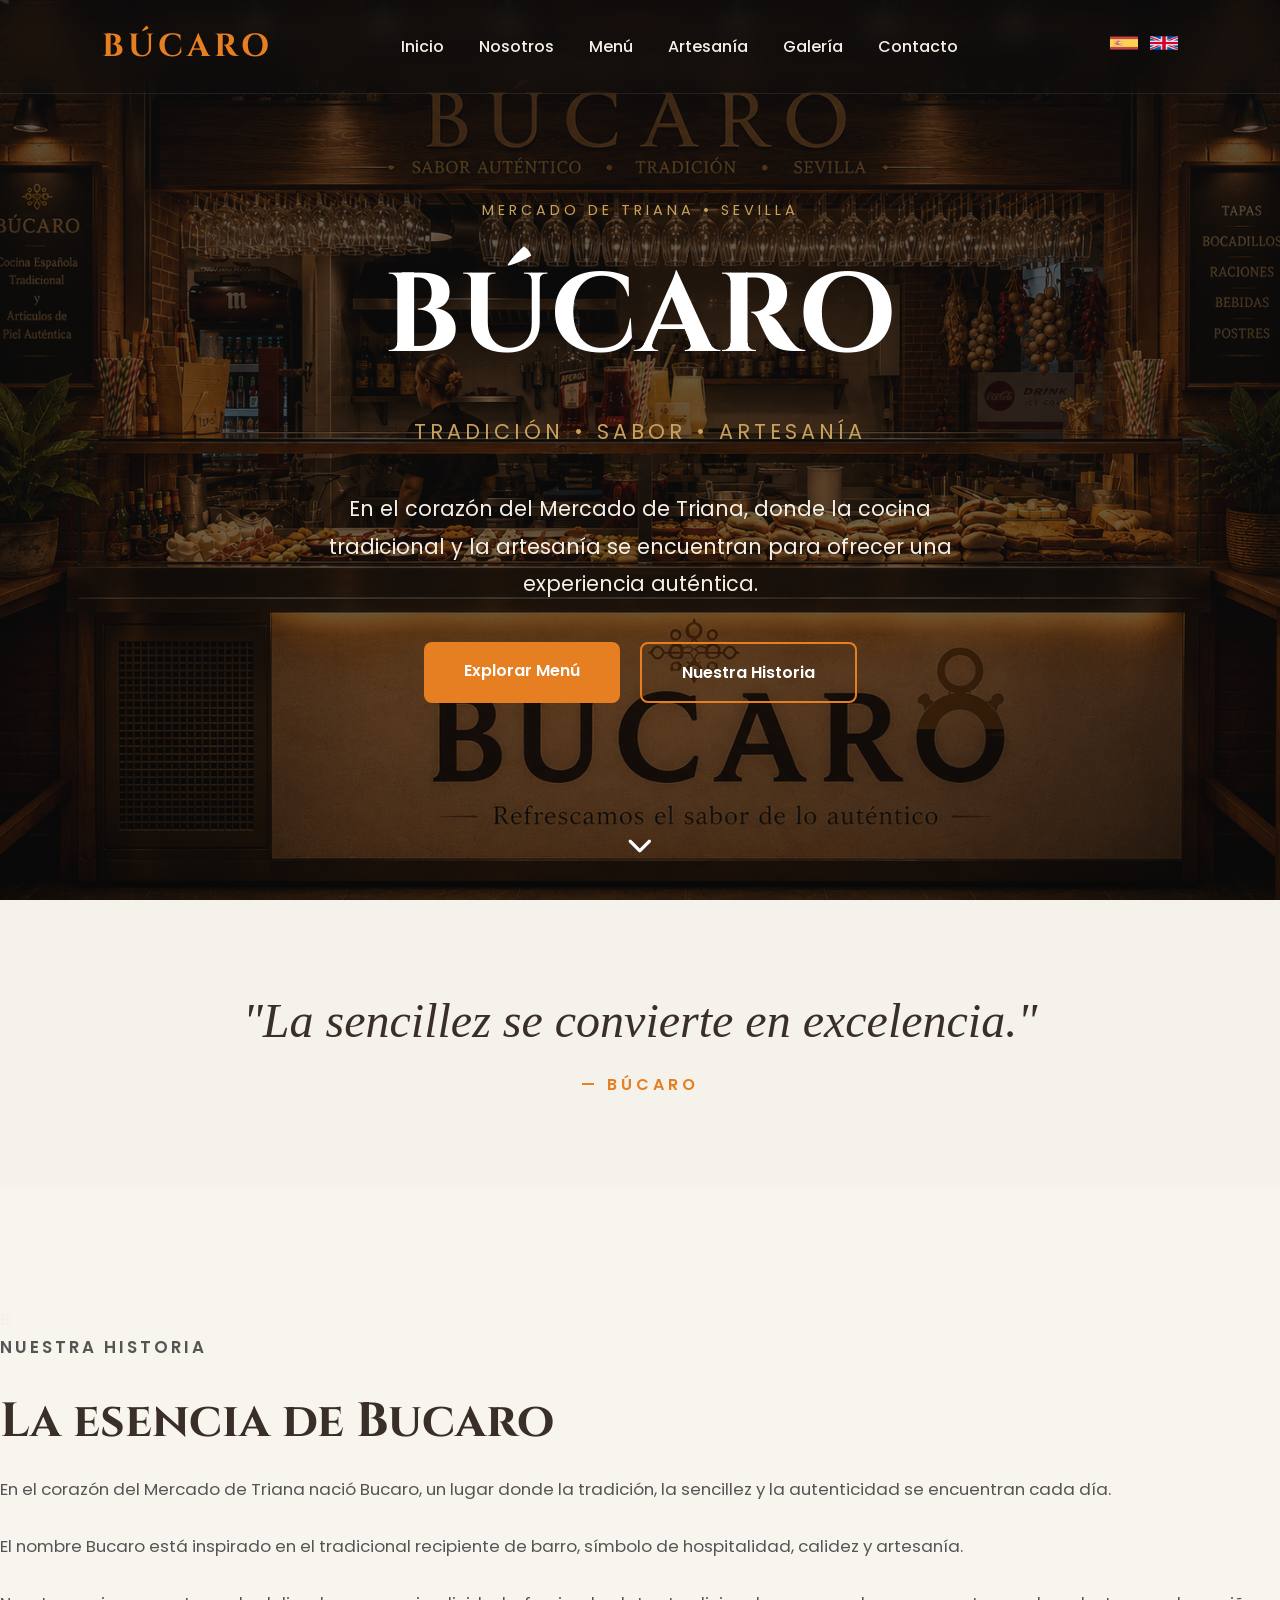
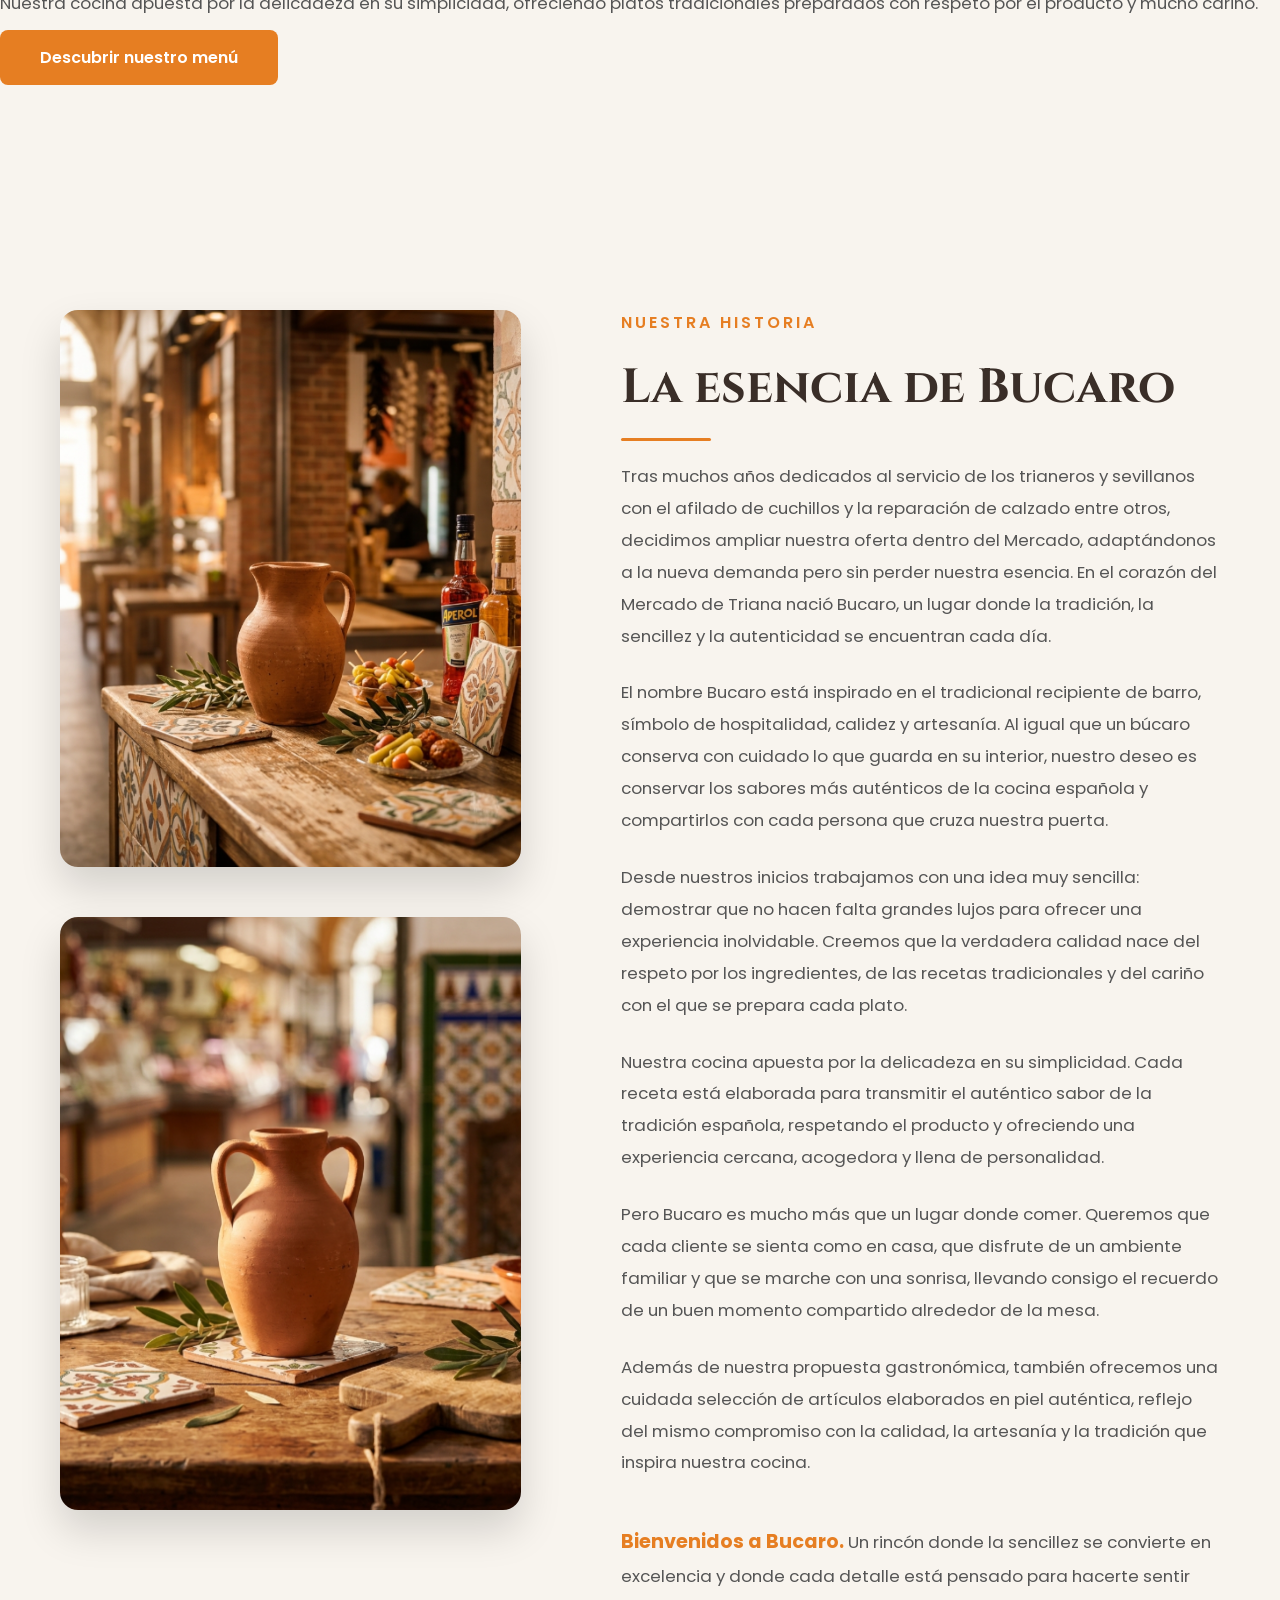
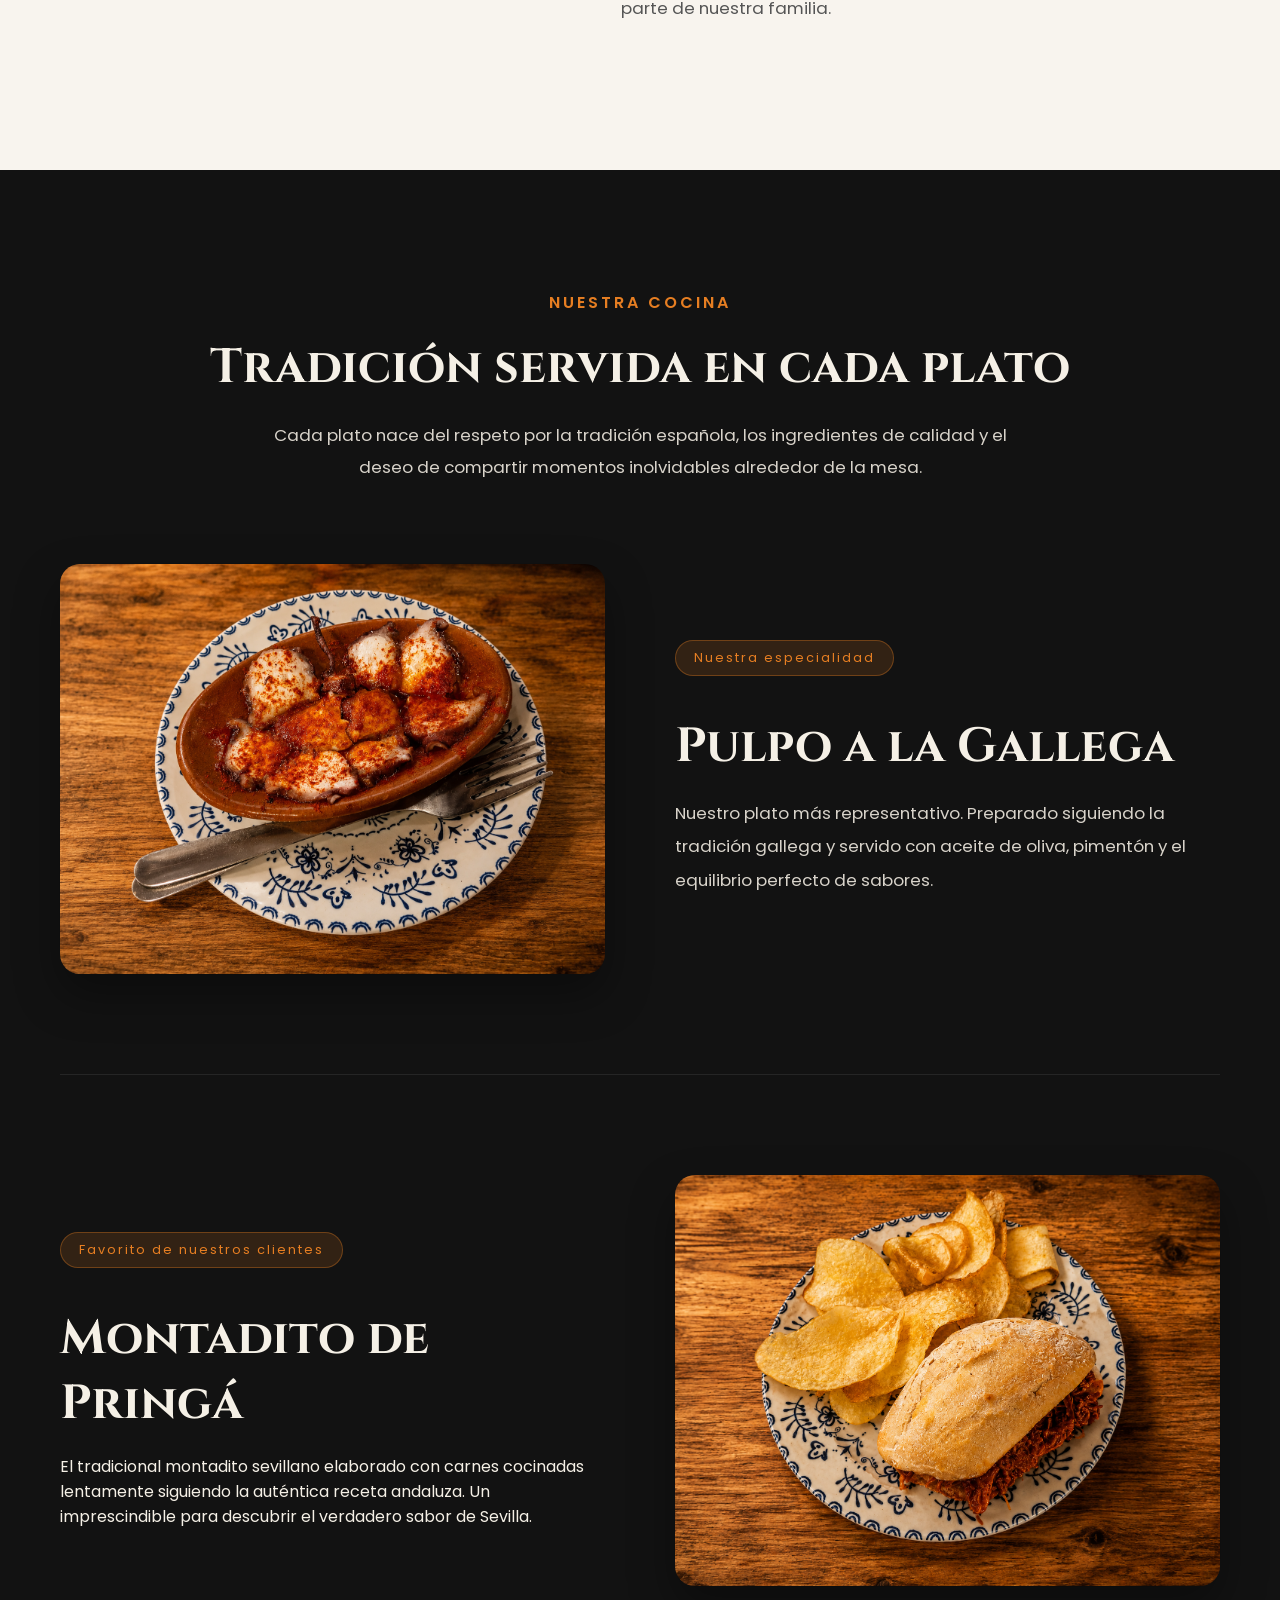
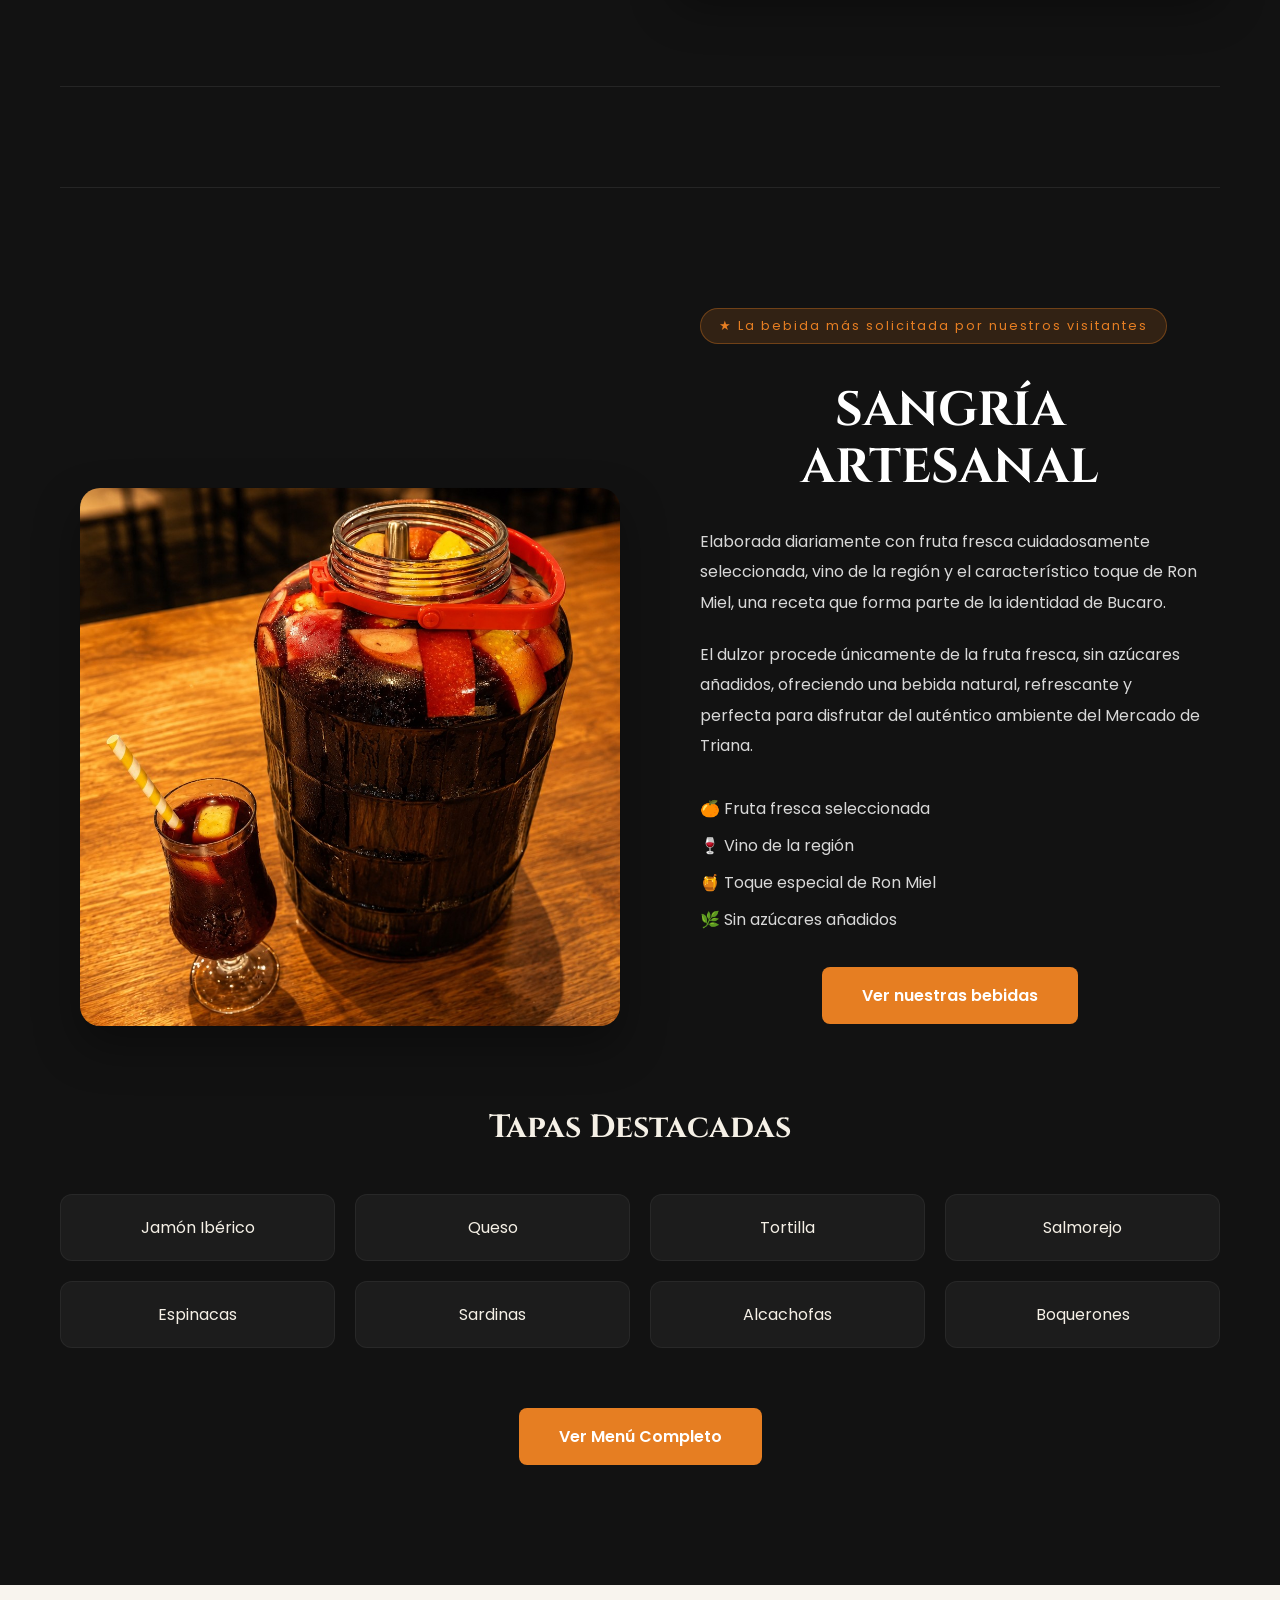
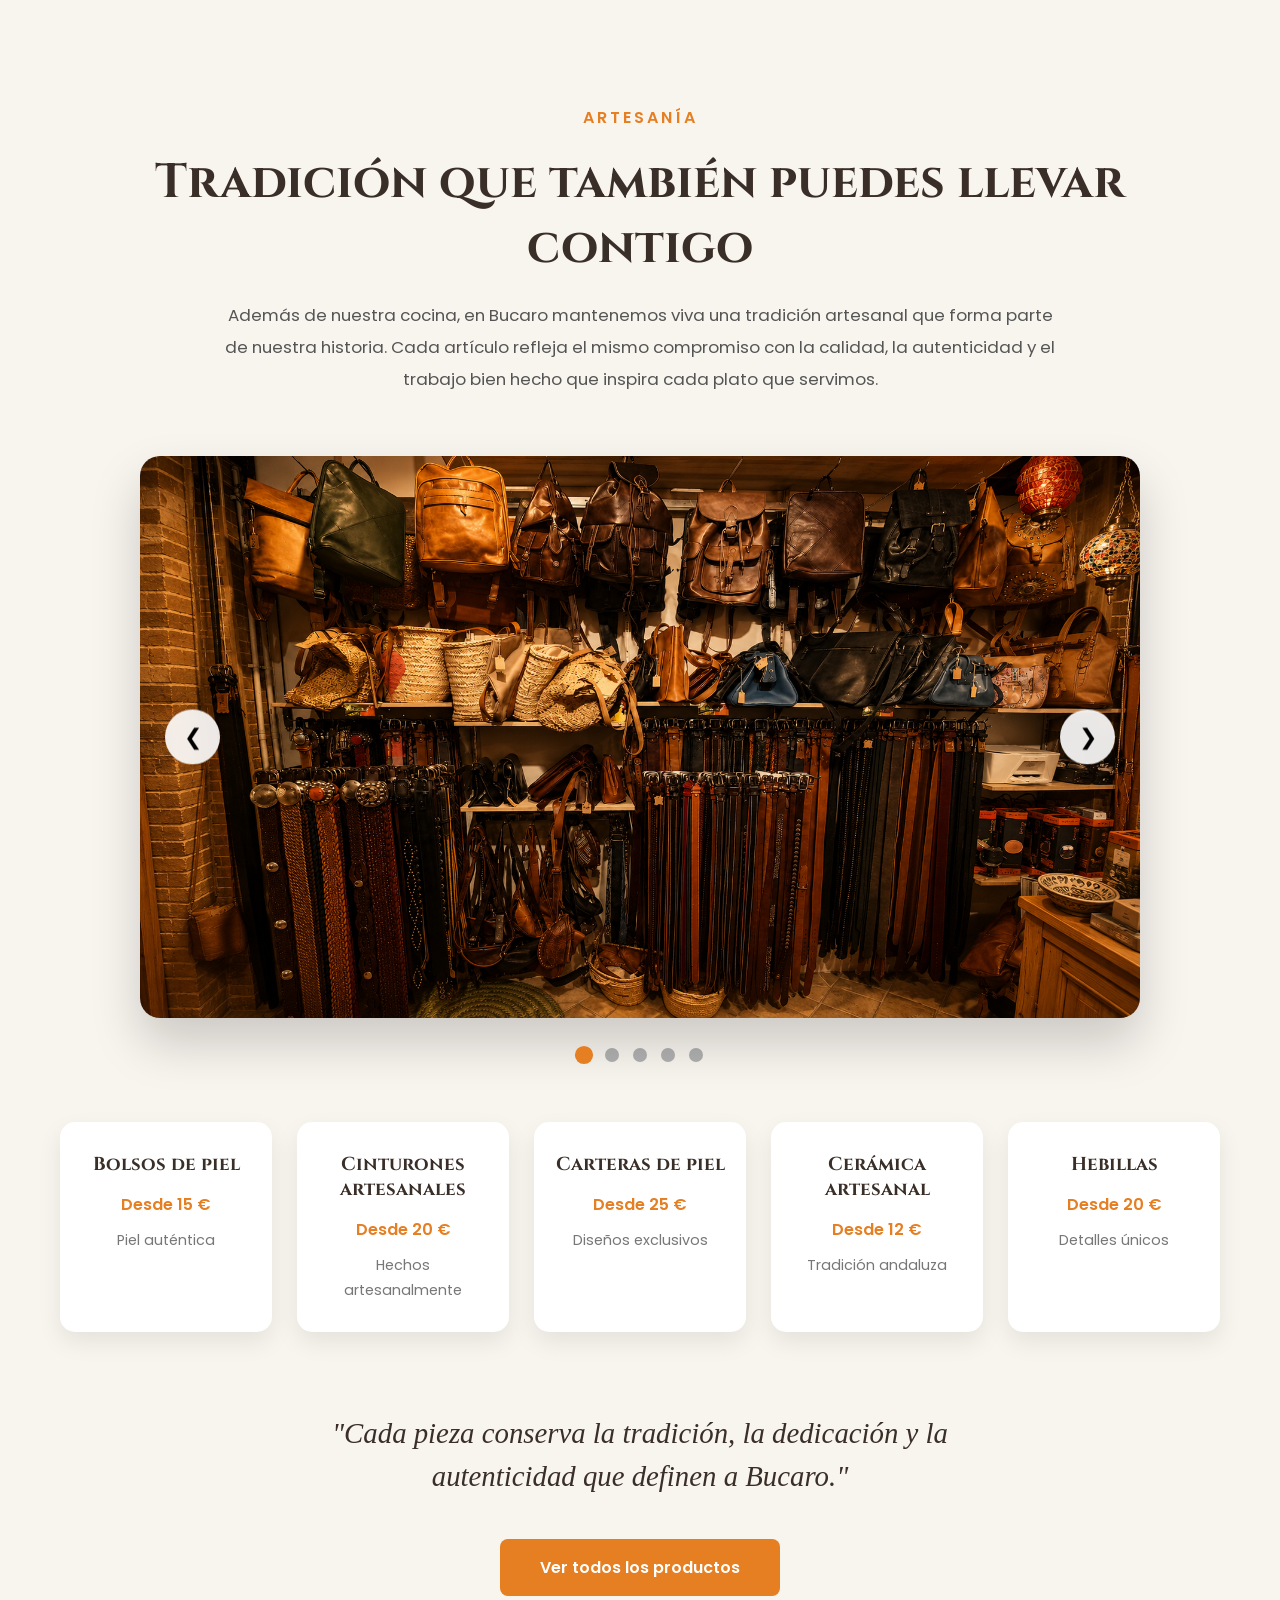
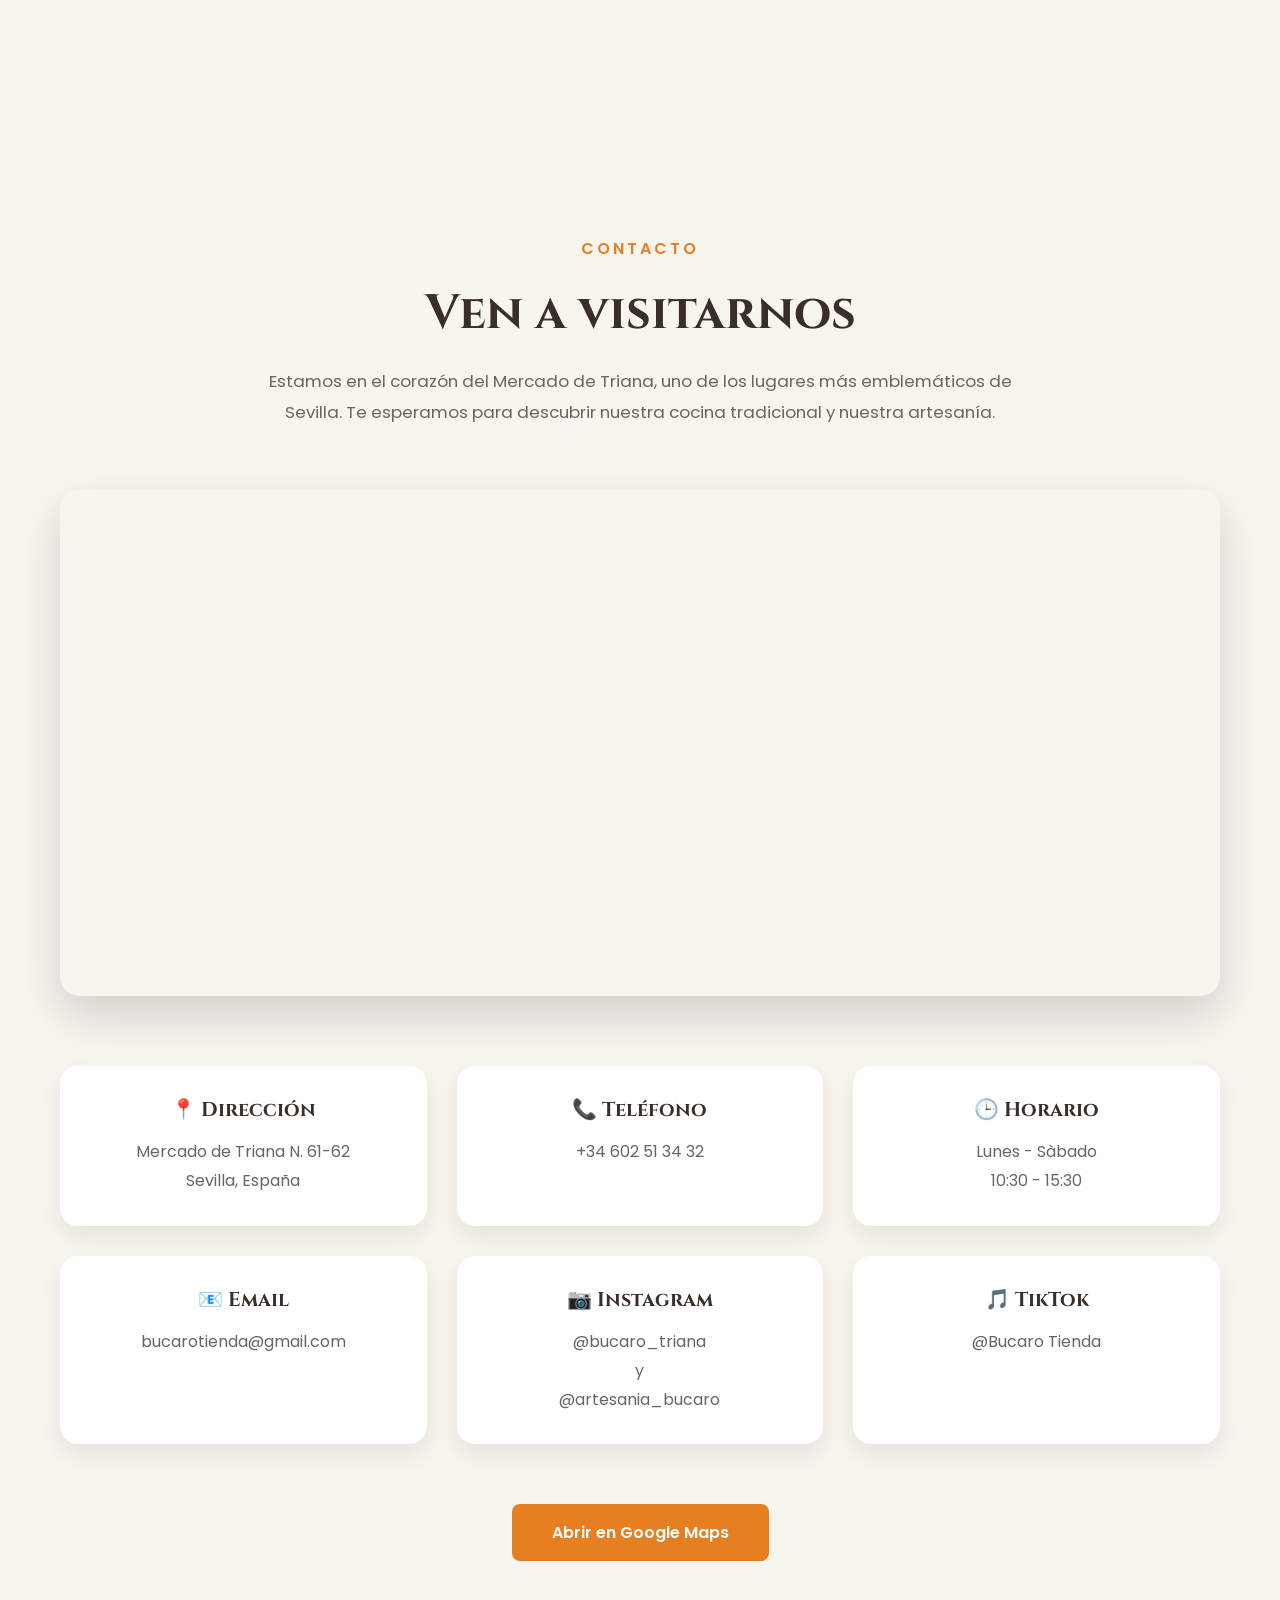
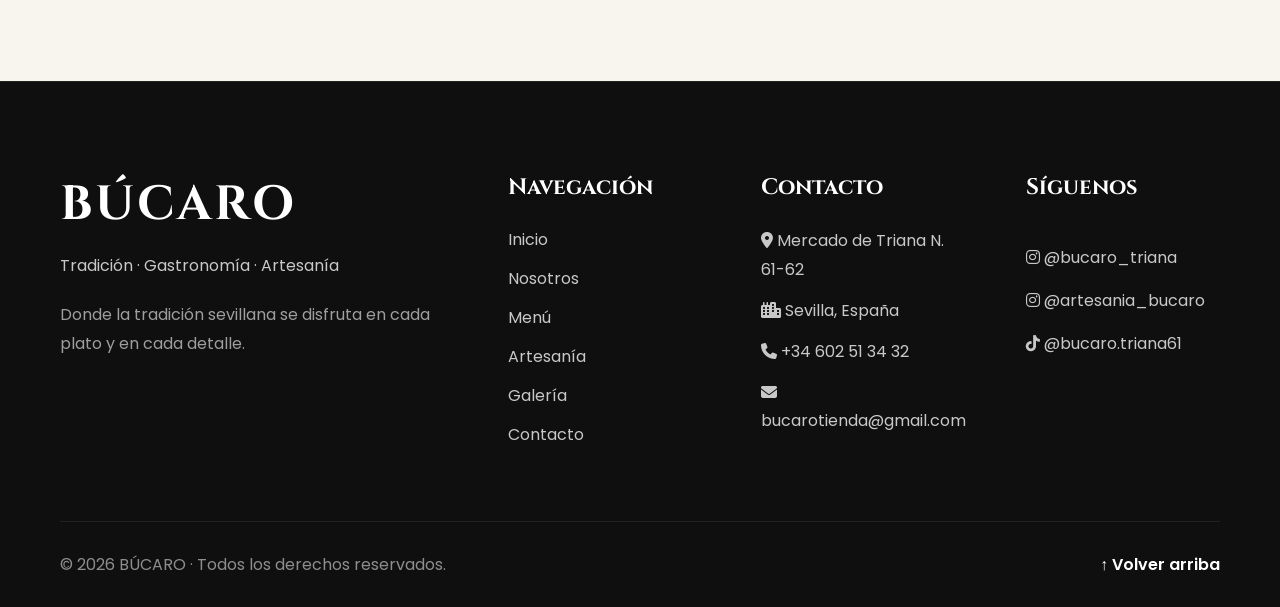
==== index.html @ f7acb40b "Prima versione Bucaro" ====
<!DOCTYPE html>
<html lang="es">
	<head>
		<meta charset="UTF-8">
		<meta name="viewport" content="width=device-width, initial-scale=1.0">
		<title>Bucaro | Mercado de Triana</title>
		<meta name="description" content="Bucaro - Cocina española tradicional y artículos de piel auténtica en el Mercado de Triana, Sevilla.">
		<!-- Google Fonts -->
		<link rel="preconnect" href="https://fonts.googleapis.com">
		<link rel="preconnect" href="https://fonts.gstatic.com" crossorigin>
		<link href="https://fonts.googleapis.com/css2?family=Cinzel:wght@500;600;700&family=Poppins:wght@300;400;500;600&display=swap" rel="stylesheet">
		<!-- Font Awesome -->
		<link rel="stylesheet" href="https://cdnjs.cloudflare.com/ajax/libs/font-awesome/6.7.2/css/all.min.css">
		<!-- CSS -->
		<link rel="stylesheet" href="assets/css/style.css">
		<link rel="stylesheet" href="assets/css/responsive.css">
		<link rel="icon" type="image/png" href="assets/images/favicon.png">
	</head>
	<body>
		<!-- Qui costruiremo il sito -->
		<header>

		    <nav class="navbar">
			
		        <div class="logo">
				
		            BÚCARO
				
		        </div>
			
		        <div class="menu-toggle">
				
		            <i class="fa-solid fa-bars"></i>
				
		        </div>
			
		        <ul class="nav-links">
				
		            <li><a href="#home">Inicio</a></li>
				
		            <li><a href="#about">Nosotros</a></li>
				
		            <li><a href="#menu">Menú</a></li>
				
		            <li><a href="#leather">Artesanía</a></li>
				
		            <li><a href="galeria.html">Galería</a></li>
				
		            <li><a href="#contacto">Contacto</a></li>
				
		        </ul>

				<div class="language-switch">

				    <a href="index.html">
				        <img src="assets/images/flags/es.png" alt="Español">
				    </a>
				
				    <a href="index-en.html">
				        <img src="assets/images/flags/en.png" alt="English">
				    </a>
				
				</div>
			
		    </nav>
		
		</header>
<!-- ==========================
     HERO SECTION
=========================== -->
		<section id="home" class="hero">
			<div class="overlay"></div>
			<div class="hero-content">
				<span class="location"> Mercado de Triana • Sevilla </span>
				<h1>BÚCARO</h1>
				<p class="hero-subtitle"> Tradición • Sabor • Artesanía </p>
				<p class="hero-description"> En el corazón del Mercado de Triana, donde la cocina tradicional y la artesanía se encuentran para ofrecer una experiencia auténtica. </p>
				<div class="hero-buttons">
					<a href="#menu" class="btn-primary"> Explorar Menú </a>
					<a href="#about" class="btn-secondary"> Nuestra Historia </a>
				</div>
			</div>
			<div class="scroll-indicator">
				<a href="#about">
					<i class="fa-solid fa-chevron-down"></i>
				</a>
			</div>
		</section>
<!-- ==========================
     QUOTE
=========================== -->
		<section class="quote">
			<div class="quote-container">
				<p class="quote-text"> "La sencillez se convierte en excelencia." </p>
				<span class="quote-author"> — BÚCARO </span>
			</div>
		</section>
<!-- ==========================
     LA ESENCIA DE BUCARO
=========================== -->
		<section id="about" class="about">
			<div class="about-grid">
				<!-- Colonna sinistra -->
				<div class="about-letter">
					<span>B</span>
				</div>
				<!-- Colonna destra -->
				<div class="abo		ut-content">
					<p class="section-subtitle"> Nuestra Historia </p>
					<h2> La esencia de Bucaro </h2>
					<p> En el corazón del Mercado de Triana nació Bucaro, un lugar donde la tradición, la sencillez y la autenticidad se encuentran cada día. </p>
					<p> El nombre Bucaro está inspirado en el tradicional recipiente de barro, símbolo de hospitalidad, calidez y artesanía. </p>
					<p> Nuestra cocina apuesta por la delicadeza en su simplicidad, ofreciendo platos tradicionales preparados con respeto por el producto y mucho cariño. </p>
					<a href="#menu" class="btn-primary"> Descubrir nuestro menú </a>
				</div>
			</div>
		</section>
<!-- ==========================
     NUESTRA HISTORIA
=========================== -->
		<section id="about" class="about">
			<div class="container">
				<div class="about-image">
					<img src="assets/images/bucaro.jpg" alt="Búcaro de barro">
					<img src="assets/images/bucaro2.jpg" alt="Interior de Bucaro" class="about-secondary-image">
				</div>
				<div class="about-content">
					<span class="section-subtitle"> Nuestra Historia </span>
					<h2> La esencia de Bucaro </h2>
					<p> Tras muchos años dedicados al servicio de los trianeros y sevillanos con el afilado de cuchillos y la reparación de calzado entre otros, decidimos ampliar nuestra oferta dentro del Mercado, adaptándonos a la nueva demanda pero sin perder nuestra esencia. En el corazón del Mercado de Triana nació Bucaro, un lugar donde la tradición, la sencillez y la autenticidad se encuentran cada día. </p>
					<p> El nombre Bucaro está inspirado en el tradicional recipiente de barro, símbolo de hospitalidad, calidez y artesanía. Al igual que un búcaro conserva con cuidado lo que guarda en su interior, nuestro deseo es conservar los sabores más auténticos de la cocina española y compartirlos con cada persona que cruza nuestra puerta. </p>
					<p> Desde nuestros inicios trabajamos con una idea muy sencilla: demostrar que no hacen falta grandes lujos para ofrecer una experiencia inolvidable. Creemos que la verdadera calidad nace del respeto por los ingredientes, de las recetas tradicionales y del cariño con el que se prepara cada plato. </p>
					<p> Nuestra cocina apuesta por la delicadeza en su simplicidad. Cada receta está elaborada para transmitir el auténtico sabor de la tradición española, respetando el producto y ofreciendo una experiencia cercana, acogedora y llena de personalidad. </p>
					<p> Pero Bucaro es mucho más que un lugar donde comer. Queremos que cada cliente se sienta como en casa, que disfrute de un ambiente familiar y que se marche con una sonrisa, llevando consigo el recuerdo de un buen momento compartido alrededor de la mesa. </p>
					<p> Además de nuestra propuesta gastronómica, también ofrecemos una cuidada selección de artículos elaborados en piel auténtica, reflejo del mismo compromiso con la calidad, la artesanía y la tradición que inspira nuestra cocina. </p>
					<p>
						<strong>Bienvenidos a Bucaro.</strong> Un rincón donde la sencillez se convierte en excelencia y donde cada detalle está pensado para hacerte sentir parte de nuestra familia.
					</p>
				</div>
			</div>
		</section>
<!-- ==========================
     NUESTRA COCINA
=========================== -->
		<section id="menu" class="menu">
			<div class="container">
				<span class="section-subtitle"> Nuestra Cocina </span>
				<h2> Tradición servida en cada plato </h2>
				<p class="menu-intro"> Cada plato nace del respeto por la tradición española, los ingredientes de calidad y el deseo de compartir momentos inolvidables alrededor de la mesa. </p>
<!-- ==========================
     ESPECIALIDAD
=========================== -->
				<div class="menu-special">
					<div class="menu-image">
						<img src="assets/images/pulpo.jpg" alt="Pulpo a la Gallega">
					</div>
					<div class="menu-content">
						<span class="menu-label"> Nuestra especialidad </span>
						<h3> Pulpo a la Gallega </h3>
						<p> Nuestro plato más representativo. Preparado siguiendo la tradición gallega y servido con aceite de oliva, pimentón y el equilibrio perfecto de sabores. </p>
					</div>
				</div>
<!-- ==========================
     FAVORITO
=========================== -->
				<div class="menu-favorite">
					<div class="favorite-content">
						<span class="menu-label"> Favorito de nuestros clientes </span>
						<h3> Montadito de Pringá </h3>
						<p> El tradicional montadito sevillano elaborado con carnes cocinadas lentamente siguiendo la auténtica receta andaluza. Un imprescindible para descubrir el verdadero sabor de Sevilla. </p>
					</div>
					<div class="favorite-image">
						<img src="assets/images/pringa.jpg" alt="Montadito de Pringá">
					</div>
				</div>
<!-- ==========================
     SANGRÍA
=========================== -->
				<section id="sangria" class="sangria">
					<div class="container">
						<div class="sangria-image">
							<img src="assets/images/sangria.jpg" alt="Sangría artesanal de Bucaro">
						</div>
						<div class="sangria-content">
							<div class="sangria-badge"> ★ La bebida más solicitada por nuestros visitantes </div>
							<h2> Sangría Artesanal </h2>
							<p> Elaborada diariamente con fruta fresca cuidadosamente seleccionada, vino de la región y el característico toque de Ron Miel, una receta que forma parte de la identidad de Bucaro. </p>
							<p> El dulzor procede únicamente de la fruta fresca, sin azúcares añadidos, ofreciendo una bebida natural, refrescante y perfecta para disfrutar del auténtico ambiente del Mercado de Triana. </p>
							<ul class="sangria-list">
								<li>🍊 Fruta fresca seleccionada</li>
								<li>🍷 Vino de la región</li>
								<li>🍯 Toque especial de Ron Miel</li>
								<li>🌿 Sin azúcares añadidos</li>
							</ul>
							<a href="menu.html#bebidas" class="btn-primary"> Ver nuestras bebidas </a>
						</div>
					</div>
				</section>
<!-- ==========================
     TAPAS
=========================== -->
				<div class="menu-list">
					<h3> Tapas Destacadas </h3>
					<div class="menu-grid">
						<div>Jamón Ibérico</div>
						<div>Queso</div>
						<div>Tortilla</div>
						<div>Salmorejo</div>
						<div>Espinacas</div>
						<div>Sardinas</div>
						<div>Alcachofas</div>
						<div>Boquerones</div>
					</div>
				</div>
				<a href="menu.html" class="btn-primary"> Ver Menú Completo </a>
			</div>
		</section>
<!-- ==========================
     ARTESANÍA
=========================== -->
		<section id="leather" class="artesania">
			<div class="container">
				<span class="section-subtitle"> Artesanía </span>
				<h2> Tradición que también puedes llevar contigo </h2>
				<p class="artesania-intro"> Además de nuestra cocina, en Bucaro mantenemos viva una tradición artesanal que forma parte de nuestra historia. Cada artículo refleja el mismo compromiso con la calidad, la autenticidad y el trabajo bien hecho que inspira cada plato que servimos. </p>
				<!-- Slider -->
				<div class="artesania-slider">
					<button class="slider-btn prev"> &#10094; </button>
					<div class="slider-container">
						<img src="assets/images/artesania1.jpg" class="slide active" alt="Artesanía Bucaro">
						<img src="assets/images/artesania2.jpg" class="slide" alt="Artesanía Bucaro">
						<img src="assets/images/artesania3.jpg" class="slide" alt="Artesanía Bucaro">
						<img src="assets/images/artesania4.jpg" class="slide" alt="Artesanía Bucaro">
						<img src="assets/images/artesania5.jpg" class="slide" alt="Artesanía Bucaro">
					</div>
					<button class="slider-btn next"> &#10095; </button>
				</div>
				<div class="slider-dots">
					<span class="dot active"></span>
					<span class="dot"></span>
					<span class="dot"></span>
					<span class="dot"></span>
					<span class="dot"></span>
				</div>
				<div class="artesania-grid">
					<div class="artesania-card">
						<h3>Bolsos de piel</h3>
						<p>Desde 15 €</p>
						<span>Piel auténtica</span>
					</div>
					<div class="artesania-card">
						<h3>Cinturones artesanales</h3>
						<p>Desde 20 €</p>
						<span>Hechos artesanalmente</span>
					</div>
					<div class="artesania-card">
						<h3>Carteras de piel</h3>
						<p>Desde 25 €</p>
						<span>Diseños exclusivos</span>
					</div>
					<div class="artesania-card">
						<h3>Cerámica artesanal</h3>
						<p>Desde 12 €</p>
						<span>Tradición andaluza</span>
					</div>
					<div class="artesania-card">
						<h3>Hebillas</h3>
						<p>Desde 20 €</p>
						<span>Detalles únicos</span>
					</div>
				</div>
				<blockquote class="artesania-quote"> "Cada pieza conserva la tradición, la dedicación y la autenticidad que definen a Bucaro." </blockquote>
				<div class="artesania-button">
					<a href="artesania.html" class="btn-primary"> Ver todos los productos </a>
				</div>
			</div>
		</section>
<!-- ==========================
     CONTACTO
=========================== -->
		<section id="contacto" class="contacto">
			<div class="container">
				<span class="section-subtitle"> Contacto </span>
				<h2> Ven a visitarnos </h2>
				<p class="contacto-intro"> Estamos en el corazón del Mercado de Triana, uno de los lugares más emblemáticos de Sevilla. Te esperamos para descubrir nuestra cocina tradicional y nuestra artesanía. </p>
				<!-- Google Maps -->
				<div class="contacto-map">
					<iframe src="https://www.google.com/maps/embed?pb=!1m18!1m12!1m3!1d198.1350122415724!2d-6.003911979496497!3d37.38604363779095!2m3!1f0!2f0!3f0!3m2!1i1024!2i768!4f13.1!3m3!1m2!1s0xd126de66d4d0a61%3A0x755d2cae1f2471b4!2sB%C3%BAcaro%20-%20Tapas%20e%20ibericos!5e0!3m2!1sen!2ses!4v1783671171040!5m2!1sen!2ses" loading="lazy" allowfullscreen referrerpolicy="strict-origin-when-cross-origin"></iframe>
				</div>
				<!-- Informazioni -->
				<div class="contacto-info">
					<div class="info-box">
						<h3>📍 Dirección</h3>
						<p> Mercado de Triana N. 61-62 <br> Sevilla, España </p>
					</div>
					<div class="info-box">
						<h3>📞 Teléfono</h3>
						<p> +34 602 51 34 32 </p>
					</div>
					<div class="info-box">
						<h3>🕒 Horario</h3>
						<p> Lunes - Sàbado <br> 10:30 - 15:30 </p>
					</div>
					<div class="info-box">
						<h3>📧 Email</h3>
						<p> bucarotienda@gmail.com </p>
					</div>
					<div class="info-box">
						<h3>📷 Instagram</h3>
						<p> @bucaro_triana <br> y <br> @artesania_bucaro </p>
					</div>
					<div class="info-box">
						<h3>🎵 TikTok</h3>
						<p> @Bucaro Tienda </p>
					</div>
				</div>
				<div class="contacto-button">
					<a href="https://maps.google.com/?q=B%C3%BAcaro%20-%20Tapas%20e%20ibericos" target="_blank" class="btn-primary"> Abrir en Google Maps </a>
				</div>
			</div>
		</section>
<!-- ==========================
     FOOTER
=========================== -->
		<footer class="footer">
			<div class="container">
				<div class="footer-grid">
					<!-- Logo -->
					<div class="footer-column">
						<h2>BÚCARO</h2>
						<p> Tradición · Gastronomía · Artesanía </p>
						<span> Donde la tradición sevillana se disfruta en cada plato y en cada detalle. </span>
					</div>
					<!-- Navegación -->
					<div class="footer-column">
						<h3>Navegación</h3>
						<ul>
							<li>
								<a href="#home">Inicio</a>
							</li>
							<li>
								<a href="#about">Nosotros</a>
							</li>
							<li>
								<a href="menu.html">Menú</a>
							</li>
							<li>
								<a href="artesania.html">Artesanía</a>
							</li>
							<li>
								<a href="galeria.html">Galería</a>
							</li>
							<li>
								<a href="#contacto">Contacto</a>
							</li>
						</ul>
					</div>
					<!-- Contacto -->
					<div class="footer-column">
						<h3>Contacto</h3>
						<p>
							<i class="fa-solid fa-location-dot"></i> Mercado de Triana N. 61-62
						</p>
						<p>
							<i class="fa-solid fa-city"></i> Sevilla, España
						</p>
						<p>
							<i class="fa-solid fa-phone"></i> +34 602 51 34 32
						</p>
						<p>
							<i class="fa-solid fa-envelope"></i> bucarotienda@gmail.com
						</p>
					</div>
					<!-- Redes -->
					<div class="footer-column">
						<h3>Síguenos</h3>
						<a href="https://www.instagram.com/bucaro_triana" target="_blank">
							<i class="fa-brands fa-instagram"></i> @bucaro_triana </a>
						<a href="https://www.instagram.com/artesania_bucaro" target="_blank">
							<i class="fa-brands fa-instagram"></i> @artesania_bucaro </a>
						<a href="https://www.tiktok.com/@bucaro.triana61" target="_blank">
							<i class="fa-brands fa-tiktok"></i> @bucaro.triana61 </a>
					</div>
				</div>
				<div class="footer-bottom">
					<p> © 2026 BÚCARO · Todos los derechos reservados. </p>
					<a href="#home" class="back-top"> ↑ Volver arriba </a>
				</div>
			</div>
		</footer>
		<script src="assets/js/script.js"></script>
	</body>
</html>
---- assets/css/style.css ----
/* ===========================
   RESET
=========================== */

*{
    margin:0;
    padding:0;
    box-sizing:border-box;
}

html{
    scroll-behavior:smooth;
}

body{

    font-family:'Poppins',sans-serif;

    background:#121212;

    color:#F5F0E6;

    overflow-x:hidden;
}

/* ===========================
   COLORI
=========================== */

:root{

    --brown:#6F4E37;

    --orange:#E67E22;

    --black:#121212;

    --cream:#F5F0E6;

    --gold:#C8A15A;

}

/* ===========================
   TITOLI
=========================== */

h1,h2,h3,h4{

    font-family:'Cinzel',serif;

}

/* ===========================
   NAVBAR
=========================== */

.navbar{

    position:fixed;

    top:0;

    left:0;

    width:100%;

    padding:25px 8%;

    display:flex;

    justify-content:space-between;

    align-items:center;

    background:rgba(18,18,18,.30);

    backdrop-filter:blur(15px);

    -webkit-backdrop-filter:blur(15px);

    border-bottom:1px solid rgba(255,255,255,.08);

    transition:.4s;

    backdrop-filter:blur(12px);

    z-index:1000;

}

.logo{

    font-family:'Cinzel',serif;

    font-size:2rem;

    color:var(--orange);

    font-weight:700;

    letter-spacing:4px;

}

.nav-links{

    display:flex;

    list-style:none;

    gap:35px;

}

.nav-links a{

    color:var(--cream);

    text-decoration:none;

    font-weight:500;

    transition:.3s;

}

.nav-links a:hover{

    color:var(--orange);

}

/* ===========================
   HERO
=========================== */

.hero{
    position: relative;
    width: 100%;
    height: 100vh;

    background-image: url("../images/hero.jpg");
    background-size: cover;
    background-position: center;
    background-repeat: no-repeat;
    background-attachment: fixed;

    display: flex;
    justify-content: center;
    align-items: center;
    text-align: center;

    overflow: hidden;

    opacity: 0;
    transform: translateY(40px);
    animation: heroAppear 1.5s ease forwards;
    animation-delay: .4s;
}

.overlay{

    position:absolute;

    inset:0;

    background:linear-gradient(
        rgba(15,15,15,.70),
        rgba(15,15,15,.55)
    );

}

.hero-content{

    position:relative;

    z-index:2;

    color:white;

}

.location{

    color:var(--gold);

    letter-spacing:4px;

    text-transform:uppercase;

    font-size:.9rem;

}

.hero h1{

    font-size:clamp(4rem,9vw,7rem);

    margin:20px 0;

    color:white;

}

.hero-subtitle{

    font-size:1.4rem;

    color:var(--gold);

    letter-spacing:4px;

    text-transform:uppercase;

    margin-bottom:20px;

}

.hero-description{

    max-width:650px;

    margin:0 auto 40px;

    line-height:1.8;

    font-size:1.15rem;

    color:#F5F0E6;

}

.hero p{

    font-size:1.3rem;

    line-height:1.8;

    margin-bottom:40px;

    

}

.hero-buttons{

    display:flex;

    justify-content:center;

    gap:20px;

}

.btn-primary,

.btn-secondary{

    padding:16px 40px;

    text-decoration:none;

    border-radius:8px;

    font-weight:600;

    transition:.3s;

}

.btn-primary{

    background:var(--orange);

    color:white;

}

.btn-primary:hover{

   transform:translateY(-6px);

    box-shadow:0 15px 35px rgba(230,126,34,.45);
}

.btn-secondary{

    border:2px solid var(--orange);

    color:white;

}

.btn-secondary:hover{

    background:var(--orange);

    box-shadow:0 15px 35px rgba(230,126,34,.30);

    transform:translateY(-6px);

}

/*=========================
    ANIMAZIONI
=========================*/

@keyframes heroAppear{

    from{

        opacity:0;

        transform:translateY(50px);

    }

    to{

        opacity:1;

        transform:translateY(0);

    }

}

/*==========================
    SCROLL INDICATOR
==========================*/

.scroll-indicator{

    position:absolute;

    bottom:35px;

    left:50%;

    transform:translateX(-50%);

    z-index:5;

}

    @keyframes bounce{

    0%,20%,50%,80%,100%{

        transform:translateY(0);

    }

    40%{

        transform:translateY(12px);

    }

    60%{

        transform:translateY(6px);

    }

}

.scroll-indicator a{

    color:white;

    font-size:1.6rem;

    animation:bounce 2s infinite;

}

.navbar.scrolled{

    background:rgba(18,18,18,.90);

    box-shadow:0 5px 20px rgba(0,0,0,.35);

}

/*==========================
        QUOTE
==========================*/

.quote{

    background:#F5F1EB;

    padding:90px 20px;

}

.quote-container{

    max-width:900px;

    margin:auto;

    text-align:center;

}

.quote-text{

    font-size:3rem;

    font-family:'Cormorant Garamond', serif;

    font-style:italic;

    color:#3A2E28;

    line-height:1.3;

}

.quote-author{

    display:block;

    margin-top:20px;

    color:var(--orange);

    letter-spacing:4px;

    font-weight:600;

}

/*==========================
      ABOUT
==========================*/

.about{

    background:#F8F4EE;

    padding:120px 8%;

}

.container{

    max-width:1200px;

    margin:0 auto;

    padding:0 20px;

}

.about{

    background:#F8F4EE;

    padding:120px 0;

}

.about .container{

    display:flex;

    align-items:flex-start;

    gap:70px;

}

.about-image{

    flex:1;

    display:flex;

    flex-direction:column;

    gap:25px;

}

.about-image img{

    width:100%;

    border-radius:18px;

    display:block;

    box-shadow:0 20px 40px rgba(0,0,0,.15);

    transition:.4s;
}

.about-image img:hover{

    transform:translateY(-8px);

}   

.about-content{

    flex:1.3;
    padding-left:30px;

}

.about-content h2{

    color:#3A2E28;

    font-size:3rem;

    margin:15px 0 35px;

}

.about-content p{

    color:#555;

    font-size:1.05rem;

    line-height:2;

    margin-bottom:28px;

}

.about-content strong{

    color:var(--orange);

    font-size:1.2rem;

}

.section-subtitle{

    color:var(--orange);

    text-transform:uppercase;

    letter-spacing:3px;

    font-weight:600;

}

.about h2{

    color:#3A2E28;

    font-size:3rem;

    margin:20px 0;

}

.about-content h2::after{

    content:"";

    display:block;

    width:90px;

    height:3px;

    background:var(--orange);

    margin-top:18px;

    border-radius:50px;

}

.about p{

    color:#555;

    line-height:1.9;

    margin-bottom:25px;

    font-size:1.05rem;

}

.about-content p:last-child{

    margin-top:45px;

}

.about-secondary-image{

    width:100%;

    margin-top:25px;

    border-radius:18px;

    display:block;

    box-shadow:0 20px 40px rgba(0,0,0,.12);

}

/*==========================
        MENU
==========================*/

.menu{

    background:var(--black);

    padding:120px 0;

}

.menu .container{

    max-width:1200px;

    margin:0 auto;

    padding:0 20px;

}

.menu .section-subtitle{

    display:block;

    text-align:center;

    color:var(--orange);

    letter-spacing:3px;

    text-transform:uppercase;

    font-weight:600;

}

.menu h2{

    text-align:center;

    font-size:3rem;

    color:var(--cream);

    margin:20px 0;

}

.menu-intro{

    max-width:750px;

    margin:0 auto 80px;

    text-align:center;

    color:#D8D3CA;

    line-height:1.9;

    font-size:1.05rem;

}

.menu-special{

    display:flex;

    align-items:center;

    gap:70px;

    margin-bottom:100px;

    padding-bottom:100px;

    border-bottom:1px solid rgba(255,255,255,.08);

}

.menu-image{

    flex:1;

}

.menu-image img{

    width:100%;

    display:block;

    border-radius:20px;

    box-shadow:0 20px 45px rgba(0,0,0,.35);

    transition:.4s;

}

.menu-image img:hover{

    transform:translateY(-8px);

}

.menu-content{

    flex:1;

}

.menu-label{

    display:inline-block;

    padding:8px 18px;

    background:rgba(230,126,34,.15);

    border:1px solid rgba(230,126,34,.35);

    border-radius:40px;

    color:var(--orange);

    font-size:.8rem;

    letter-spacing:2px;

    margin-bottom:20px;

}

.menu-content h3,
.favorite-content h3{

    font-size:3rem;

    color:var(--cream);

    margin:18px 0;

}

.menu-content p{

    color:#D8D3CA;

    line-height:2;

    font-size:1.05rem;

}

.menu-favorite{

    display:flex;

    align-items:center;

    gap:70px;

    margin-bottom:100px;

    padding-bottom:100px;

    border-bottom:1px solid rgba(255,255,255,.08);

}

.favorite-content{

    flex:1;

}

.favorite-image{

    flex:1;

}

.favorite-image img{

    width:100%;

    display:block;

    border-radius:20px;

    box-shadow:0 20px 45px rgba(0,0,0,.35);

    transition:.4s;

}

.favorite-image img:hover{

    transform:translateY(-8px);

}

.menu-list{

    text-align:center;

}

.menu-list h3{

    color:var(--cream);

    font-size:2rem;

    margin-bottom:45px;

}

.menu-grid{

    display:grid;

    grid-template-columns:repeat(4,1fr);

    gap:20px;

    margin-bottom:60px;

}

.menu-grid div{

    background:#1C1C1C;

    padding:20px;

    border-radius:12px;

    color:var(--cream);

    transition:.3s;

    border:1px solid rgba(255,255,255,.05);

}

.menu-grid div:hover{

    background:var(--orange);

    transform:translateY(-6px);

}

.menu .btn-primary{

    display:block;

    width:max-content;

    margin:0 auto;

}

/*==========================
        SANGRÍA
==========================*/

.sangria{

    background:#121212;

    padding:80px 0;

    border-top:1px solid rgba(255,255,255,.08);

}

.sangria .container{

    max-width:1200px;

    margin:0 auto;

    padding:0 20px;

    display:flex;

    align-items:flex-start;

    gap:80px;

}

.sangria-image{

    flex:1;

    display:flex;

    justify-content:center;

    align-items:center;

    padding-top:220px;

}

.sangria-image img{

    width:100%;

    display:block;

    border-radius:20px;

    box-shadow:0 20px 45px rgba(0,0,0,.35);

    transition:.4s;

}

.sangria-image img:hover{

    transform:translateY(-8px);
}

.sangria-content{

    flex:1;

    max-width:500px;

    padding-top:40px;

}

.sangria-badge{

    display:inline-block;

    padding:8px 18px;

    background:rgba(230,126,34,.15);

    border:1px solid rgba(230,126,34,.35);

    border-radius:40px;

    color:var(--orange);

    font-size:.8rem;

    letter-spacing:2px;

    margin-bottom:20px;

}


.sangria-content h2{

    font-family:'Cinzel', serif;

    font-size:2.7rem;

    line-height:1.15;

    text-transform:uppercase;

    color:white;

    margin:0 0 30px;

}

.sangria-content p{

    color:#D8D8D8;

    font-size:1rem;

    line-height:1.9;

    margin-bottom:22px;

}

.sangria-content strong{

    color:var(--orange);

}

.sangria-list{

    list-style:none;

    padding:0;

    margin:35px 0;

}

.sangria-list li{

    color:#D8D8D8;

    margin-bottom:12px;

    font-size:1rem;

}

.sangria .btn-primary{

    margin-top:15px;

}

.sangria-content h2{

    font-family:'Cinzel', serif;

    font-size:3rem;

    font-weight:700;

    line-height:1.2;

    text-transform:uppercase;

    color:white;

    margin:18px 0 30px;

}

/*==========================
      ARTESANÍA
==========================*/

.artesania{

    background:#F8F4EE;

    padding:120px 0;

}

.artesania .container{

    max-width:1200px;

    margin:0 auto;

    padding:0 20px;

    text-align:center;

}

.artesania h2{

    color:#3A2E28;

    font-size:3rem;

    margin:20px 0;

}

.artesania-intro{

    max-width:850px;

    margin:0 auto 60px;

    color:#555;

    font-size:1.05rem;

    line-height:1.9;

}

/*==========================
        SLIDER
==========================*/

.artesania-slider{

    position:relative;

    max-width:1000px;

    margin:60px auto 30px;

}

.slider-container{

    position:relative;

    overflow:hidden;

    border-radius:20px;

    box-shadow:0 25px 50px rgba(0,0,0,.18);

    background:white;

}

.slide{

    display:none;

    width:100%;

    aspect-ratio:16/9;

    object-fit:cover;

}

.slide.active{

    display:block;

}

/*==========================
        FRECCE
==========================*/

.slider-btn{

    position:absolute;

    top:50%;

    transform:translateY(-50%);

    width:55px;

    height:55px;

    border:none;

    border-radius:50%;

    background:rgba(255,255,255,.9);

    backdrop-filter:blur(8px);

    cursor:pointer;

    font-size:1.4rem;

    transition:.3s;

    z-index:10;

}

.slider-btn:hover{

    background:var(--orange);

    color:white;

}

.prev{

    left:25px;

}

.next{

    right:25px;

}

/*==========================
        PALLINI
==========================*/

.slider-dots{

    display:flex;

    justify-content:center;

    gap:14px;

    margin:25px 0 60px;

}

.dot{

    width:14px;

    height:14px;

    border-radius:50%;

    background:#B0B0B0;

    cursor:pointer;

    transition:.3s;

}

.dot:hover{

    background:var(--orange);

}

.dot.active{

    background:var(--orange);

    transform:scale(1.3);

}

/*==========================
        CARD
==========================*/

.artesania-grid{

    margin-top:40px;

    display:grid;

    grid-template-columns:repeat(auto-fit,minmax(180px,1fr));

    gap:25px;

}

.artesania-card{

    background:white;

    border-radius:15px;

    padding:30px 20px;

    box-shadow:0 10px 25px rgba(0,0,0,.08);

    transition:.35s;

}

.artesania-card:hover{

    transform:translateY(-8px);

    box-shadow:0 18px 35px rgba(0,0,0,.15);

}

.artesania-card h3{

    color:#3A2E28;

    margin-bottom:15px;

}

.artesania-card p{

    color:var(--orange);

    font-weight:600;

    margin-bottom:10px;

}

.artesania-card span{

    color:#777;

    font-size:.9rem;

}

/*==========================
        CITAZIONE
==========================*/

.artesania-quote{

    max-width:700px;

    margin:80px auto 40px;

    font-size:1.8rem;

    font-family:'Cormorant Garamond',serif;

    font-style:italic;

    color:#3A2E28;

    line-height:1.5;

}

/*==========================
        BOTTONE
==========================*/

.artesania-button{

    display:flex;

    justify-content:center;

}

/*==========================
        CONTACTO
==========================*/

.contacto{

    background:#F8F4EE;

    padding:120px 0;

}

.contacto .container{

    max-width:1200px;

    margin:0 auto;

    padding:0 20px;

    text-align:center;

}

.contacto h2{

    font-family:'Cinzel', serif;

    font-size:3rem;

    color:#3A2E28;

    margin:20px 0;

}

.contacto-intro{

    max-width:760px;

    margin:0 auto 60px;

    color:#666;

    line-height:1.9;

    font-size:1.05rem;

}

.contacto-map{

    margin-bottom:70px;

    border-radius:20px;

    overflow:hidden;

    box-shadow:0 20px 45px rgba(0,0,0,.15);

}

.contacto-map iframe{

    width:100%;

    height:500px;

    border:none;

}

.contacto-info{

    display:grid;

    grid-template-columns:repeat(3,1fr);

    gap:30px;

    margin-bottom:60px;

}

.info-box{

    background:white;

    padding:30px;

    border-radius:18px;

    box-shadow:0 10px 25px rgba(0,0,0,.08);

    transition:.35s;

}

.info-box:hover{

    transform:translateY(-8px);

    box-shadow:0 18px 35px rgba(0,0,0,.15);

}

.info-box h3{

    color:#3A2E28;

    margin-bottom:15px;

    font-size:1.25rem;

}

.info-box p{

    color:#666;

    line-height:1.8;

}

.contacto-button{

    display:flex;

    justify-content:center;

}

/*==========================
        FOOTER
==========================*/

.footer{

    background:#0F0F0F;
    border-top:1px solid rgba(255,255,255,.08);
    padding:90px 0 30px;

}

.footer-grid{

    display:grid;
    grid-template-columns:2fr 1fr 1fr 1fr;
    gap:60px;
    margin-bottom:60px;

}

.footer-column h2{

    font-family:'Cinzel',serif;
    color:white;
    font-size:2.3rem;
    margin-bottom:15px;

}

.footer-column h3{

    font-family:'Cinzel',serif;
    color:white;
    margin-bottom:25px;
    font-size:1.4rem;

}

.footer-column p{

    color:#C8C8C8;
    line-height:1.8;
    margin-bottom:12px;

}

.footer-column span{

    display:block;
    color:#9E9E9E;
    line-height:1.8;
    margin-top:20px;

}

.footer-column ul{

    list-style:none;
    padding:0;
    margin:0;

}

.footer-column li{

    margin-bottom:14px;

}

.footer-column a{

    color:#C8C8C8;
    text-decoration:none;
    transition:.3s;

}

.footer-column a:hover{

    color:var(--orange);
    padding-left:6px;

}

.footer-column:last-child{

    display:flex;
    flex-direction:column;
    gap:18px;

}

.footer-bottom{

    border-top:1px solid rgba(255,255,255,.08);
    padding-top:30px;

    display:flex;
    justify-content:space-between;
    align-items:center;

}

.footer-bottom p{

    color:#8E8E8E;

}

.back-top{

    color:white;
    text-decoration:none;
    font-weight:600;
    transition:.3s;

}

.back-top:hover{

    color:var(--orange);
    transform:translateY(-3px);

}

.footer-column h2{

    font-family:'Cinzel',serif;
    font-size:3rem;
    letter-spacing:3px;
    color:white;

}

.logo a{

    color:inherit;

    text-decoration:none;

}

/*==========================
      LANGUAGE SWITCH
==========================*/

.language-switch{

    display:flex;

    align-items:center;

    gap:12px;

    margin-left:25px;

}

.language-switch img{

    width:28px;

    height:20px;

    border-radius:3px;

    transition:.3s;

    cursor:pointer;

}

.language-switch img:hover{

    transform:scale(1.15);

}

.language-switch .active{

    transform:scale(1.2);

    filter:drop-shadow(0 0 8px rgba(230,126,34,.5));

}
---- assets/css/responsive.css ----
/*==========================
      MENU HAMBURGER
==========================*/

.menu-toggle{

    display:none;

}

@media (max-width:768px){
  
/*==========================
     HOME
==========================*/

    .menu-toggle{

        display:block;

        color:white;

        font-size:1.8rem;

        cursor:pointer;

    }

    .menu-grid{

        display:grid;

        grid-template-columns:1fr 1fr;

        gap:12px;

        margin-top:20px;

    }

    .menu-grid div{

        padding:14px;

        text-align:center;

        border-radius:12px;

    }

    .artesania-grid{

        display:grid;

        grid-template-columns:1fr;

        gap:20px;

        margin-top:35px;

    }

    .artesania-card{

        width:100%;

    }

    .slider-container{

        width:100%;

    }

    .slide{

        width:100%;

        height:250px;

        object-fit:cover;

    }

    .about img{

        width:100%;

        height:300px;

        object-fit:cover;

    }

/*==========================
     FOOTER
==========================*/

    .footer{

        padding:60px 0 30px;

    }

    .footer-grid{

        display:grid;

        grid-template-columns:1fr;

        gap:35px;

        text-align:center;

    }

    .footer-column{

        display:flex;

        flex-direction:column;

        align-items:center;

    }

    .footer-column ul{

        padding:0;

    }

    .footer-column li{

        list-style:none;

        margin:8px 0;

    }

    .footer-bottom{

        display:flex;

        flex-direction:column;

        gap:12px;

        text-align:center;

    }

/*==========================
     CONTACTO
==========================*/

    .contacto-map iframe{

        width:100%;

        height:300px;

    }

    .contacto-info{

        display:grid;

        grid-template-columns:1fr;

        gap:20px;

        margin-top:35px;

    }

    .info-box{

        width:100%;

    }

/*==========================
     ABOUT MOBILE
==========================*/

    .about{

        padding:80px 0;

    }

    .about .container{

        display:flex;

        flex-direction:column;

        gap:40px;

    }

    .about-image{

        width:100%;

    }

    .about-image img{

        width:100%;

        height:260px;

        object-fit:cover;

    }

    .about-content{

        width:100%;

        padding-left:0;

        text-align:center;

    }

    .about-content h2{

        font-size:2.2rem;

    }

    .about-content h2::after{

        margin:18px auto;

    }

    .about-content p{

        font-size:1rem;

        line-height:1.8;

    }

    .about-secondary-image{

        width:100%;

        height:240px;

        object-fit:cover;

    }

/*==========================
     ARTESANÍA HOME
==========================*/

    .artesania{

        padding:80px 0;

    }

    .artesania h2{

        font-size:2.2rem;

        text-align:center;

    }

    .artesania-intro{

        font-size:1rem;

        line-height:1.8;

        padding:0 15px;

        text-align:center;

    }

    .artesania-slider{

        width:100%;

        margin:40px auto;

    }

    .slider-container{

        width:100%;

        overflow:hidden;

        border-radius:18px;

    }

    .slide{

        width:100%;

        height:260px;

        object-fit:cover;

    }

    .slider-btn{

        width:42px;

        height:42px;

        font-size:1.1rem;

    }

    .slider-dots{

        margin-top:20px;

    }

    .artesania-grid{

        display:flex;

        flex-direction:column;

        gap:20px;

        margin-top:40px;

    }

    .artesania-card{

        width:100%;

        padding:25px;

        text-align:center;

    }

/*==========================
     CONTACTO
==========================*/

    .contacto{

        padding:80px 0;

    }

    .contacto h2{

        font-size:2.2rem;

        text-align:center;

    }

    .contacto-intro{

        text-align:center;

        padding:0 15px;

    }

    .contacto-map iframe{

        width:100%;

        height:300px;

        border-radius:18px;

    }

    .contacto-info{

        display:flex;

        flex-direction:column;

        gap:20px;

        margin-top:35px;

    }

    .info-box{

        width:100%;

        text-align:center;

    }

/*==========================
     FOOTER
==========================*/
    
    .footer{
    
        padding:70px 0 30px;
    
    }
    
    .footer-grid{
    
        display:flex;
    
        flex-direction:column;
    
        gap:35px;
    
        text-align:center;
    
    }
    
    .footer-column{
    
        width:100%;
    
    }
    
    .footer-column ul{
    
        padding:0;
    
    }
    
    .footer-column li{
    
        list-style:none;
    
        margin:10px 0;
    
    }
    
    .footer-bottom{
    
        display:flex;
    
        flex-direction:column;
    
        gap:12px;
    
        text-align:center;
    
    }

/*==========================
     NAVBAR MOBILE
==========================*/    

    .navbar{    

        position:relative;  

        display:flex;   

        justify-content:space-between;  

        align-items:center; 

        padding:18px 20px;  

    }   

    .logo{  

        font-size:1.8rem;   

    }   
 

    /* QUESTA PARTE È QUELLA IMPORTANTE */  

    .nav-links{ 

        display:none;   

        position:absolute;  

        top:100%;   

        left:0; 

        width:100%; 

        background:#121212; 

        flex-direction:column;  

        align-items:center; 

        padding:20px 0; 

        gap:20px;   

        z-index:999;    

    }   

    .nav-links.active{  

        display:flex;   

    }   

    .nav-links li{  

        width:100%; 

        list-style:none;    

    }   

    .nav-links a{   

        display:block;  

        width:100%; 

        padding:12px;   

        text-align:center;  

    }

/*==========================
     HERO MENU
==========================*/

    .menu-hero{

        min-height:auto;

        padding:120px 0 70px;

        text-align:center;

    }

    .menu-hero h1{

        font-size:2.3rem;

    }

    .menu-hero p{

        font-size:1rem;

        padding:0 15px;

        line-height:1.8;

    }

/*==========================
      MENU NAV
==========================*/

    .menu-nav{

        position:relative;

        top:0;

    }

    .menu-nav .container{

        display:flex;

        justify-content:center;

        flex-wrap:wrap;

        gap:12px;

        padding:15px;

    }

    .menu-nav a{

        width:110px;

        text-align:center;

    }

/*==========================
     ESPECIALIDADES
==========================*/

    .especialidades{

        padding:80px 0;

    }

    .especialidades h2{

        font-size:2.2rem;

        text-align:center;

    }

    .especialidades-intro{

        text-align:center;

        padding:0 15px;

    }

    .especialidades-grid{

        display:flex;

        flex-direction:column;

        gap:30px;

    }

    .especialidad-card{

        width:100%;

    }

    .especialidad-card img{

        width:100%;

        height:260px;

        object-fit:cover;

    }

    .especialidad-content{

        padding:25px;

        text-align:center;

    }

/*==========================
     TAPAS
==========================*/

    .tapas{

        padding:80px 0;

    }

    .tapas-grid{

        display:flex;

        flex-direction:column;

        gap:30px;

    }

    .tapa-card{

        width:100%;

    }

    .tapa-image img{

        width:100%;

        height:240px;

        object-fit:cover;

    }

    .tapa-top{

        display:flex;

        flex-direction:column;

        align-items:flex-start;

        gap:8px;

    }

    .price{

        font-size:1.15rem;

    }

/*==========================
     BEBIDAS
==========================*/

    .bebidas{

        padding:80px 0;

    }

    .bebidas h2{

        text-align:center;

    }

    .bebidas-intro{

        text-align:center;

        padding:0 15px;

    }

    .bebida-category{

        overflow-x:auto;

        padding:20px;

    }

    .bebidas-table{

        width:100%;

        min-width:320px;

    }

    .bebidas-table td{

        padding:12px 8px;

        font-size:.95rem;

    }

/*==========================
     MONTADITOS
==========================*/

    .montaditos{

        padding:80px 0;

    }

    .montaditos-grid{

        display:grid !important;

        grid-template-columns:1fr !important;

        gap:30px;

        width:100%;

    }

    .montaditos .tapa-card{

        width:100%;

        max-width:100%;

    }

    .montaditos .tapa-image{

        width:100%;

    }

    .montaditos .tapa-image img{

        width:100%;

        height:250px;

        object-fit:cover;

        display:block;

    }

    .montaditos .tapa-content{

        padding:25px;

    }

/*==========================
     ARTESANÍA HERO
==========================*/

    .artesania-hero{

        min-height:auto;

        padding:120px 0 80px;

        text-align:center;

        background-position:center;

        background-size:cover;

        background-attachment:scroll;

    }

    .artesania-hero h1{

        font-size:2.5rem;

        line-height:1.2;

    }

    .artesania-hero p{

        font-size:1rem;

        line-height:1.8;

        padding:0 15px;

    }

/*==========================
     NUESTRA ARTESANÍA
==========================*/

    .artesania-about{

        padding:80px 0;

    }

    .artesania-grid{

        display:grid;

        grid-template-columns:1fr;

        gap:40px;

    }

    .artesania-image{

        order:1;

    }

    .artesania-content{

        order:2;

        text-align:center;

    }

    .artesania-image img{

        width:100%;

        height:320px;

        object-fit:cover;

        border-radius:18px;

    }

    .artesania-content h2{

        font-size:2.2rem;

    }

    .artesania-content p{

        font-size:1rem;

    }

/*==========================
     COLECCIÓN
==========================*/

    .coleccion{

        padding:80px 0;

    }

    .coleccion h2{

        font-size:2.2rem;

        text-align:center;

    }

    .coleccion-intro{

        padding:0 15px;

    }

    .coleccion-grid{

        grid-template-columns:1fr;

        gap:30px;

    }

    .coleccion-card{

        width:100%;

    }

    .coleccion-card img{

        width:100%;

        height:260px;

        object-fit:cover;

    }

    .coleccion-content{

        text-align:center;

    }

/*==========================
     WHY
==========================*/

    .why-artesania{

        padding:80px 0;

    }

    .why-artesania h2{

        font-size:2.2rem;

        margin-bottom:40px;

    }

    .why-grid{

        grid-template-columns:1fr;

        gap:25px;

    }

    .why-card{

        padding:30px;

    }

/*==========================
     FOOTER
==========================*/

    .footer-grid{

        grid-template-columns:1fr;

        gap:35px;

        text-align:center;

    }

    .footer-column{

        align-items:center;

    }

    .footer-bottom{

        flex-direction:column;

        gap:15px;

        text-align:center;

    }

/*==========================
     NAVBAR ARTESANÍA
==========================*/

    header{

        width:100%;

        position:fixed;

        top:0;
        left:0;

        z-index:1000;

    }

    .navbar{

        display:flex;

        justify-content:space-between;

        align-items:center;

        padding:15px 20px;

        background:#121212;

    }

    .logo{

        font-size:1.7rem;

        z-index:1001;

    }

    .logo a{

        color:#E67E22;

        text-decoration:none;

    }

    .menu-toggle{

        display:block;

        color:white;

        font-size:1.8rem;

        cursor:pointer;

        z-index:1001;

    }

    .nav-links{

        position:absolute;

        top:100%;

        left:0;

        width:100%;

        background:#121212;

        display:none;

        flex-direction:column;

        align-items:center;

        gap:22px;

        padding:30px 0;

        box-shadow:0 15px 35px rgba(0,0,0,.25);

    }

    .nav-links.active{

        display:flex;

    }

    .nav-links li{

        list-style:none;

    }

    .nav-links a{

        color:white;

        font-size:1rem;

        text-decoration:none;

    }

/*==========================
     GALERÍA MOBILE
==========================*/

    .gallery-hero{

        min-height:45vh;

    }

    .gallery-hero h1{

        font-size:2.6rem;

    }

    .gallery{

        padding:80px 0;

    }

    .gallery-grid{

        grid-template-columns:1fr;

        gap:20px;

    }

    .gallery-grid img{

        height:260px;

    }

    .language-switch{

        justify-content:center;

        margin-top:20px;

    }

/*==========================
      HOW IT WORKS
==========================*/    

    .steps{

        grid-template-columns:1fr;

        gap:30px;

    }

    /*==========================
         SANGRÍA MOBILE
    ==========================*/
    
    .sangria{
    
        padding:80px 0;
    
    }
    
    .sangria .container{
    
        display:flex;
    
        flex-direction:column;
    
        gap:40px;
    
    }
    
    .sangria-image{
    
        width:100%;
    
        padding-top:0;
    
    }
    
    .sangria-image img{
    
        width:100%;
    
        max-width:420px;
    
        margin:0 auto;
    
        display:block;
    
        border-radius:20px;
    
    }
    
    .sangria-content{
    
        width:100%;
    
        max-width:100%;
    
        text-align:center;
    
        padding-top:0;
    
    }
    
    .sangria-content h2{
    
        font-size:2.2rem;
    
    }
    
    .sangria-content p{
    
        font-size:1.05rem;
    
        line-height:1.9;
    
    }
    
    .sangria-list{
    
        text-align:left;
    
        max-width:320px;
    
        margin:30px auto;
    
    }
    
    .sangria .btn-primary{
    
        display:inline-block;
    
        margin-top:15px;
    
    }
    
    /*==========================
         ESPECIALIDAD MOBILE
    ==========================*/
    
    .menu-special{
    
        display:flex;
    
        flex-direction:column;
    
        gap:35px;
    
        padding:80px 0;
    
    }
    
    .menu-image{
    
        width:100%;
    
    }
    
    .menu-image img{
    
        width:100%;
    
        max-width:450px;
    
        margin:0 auto;
    
        display:block;
    
        border-radius:20px;
    
    }
    
    .menu-content{
    
        width:100%;
    
        text-align:center;
    
    }
    
    .menu-content h3{
    
        font-size:2.2rem;
    
    }
    
    .menu-content p{
    
        font-size:1.05rem;
    
        line-height:1.9;
    
    }
    
    
    /*==========================
         FAVORITO MOBILE
    ==========================*/
    
    .menu-favorite{
    
        display:flex;
    
        flex-direction:column-reverse;
    
        gap:35px;
    
        padding:80px 0;
    
    }
    
    .favorite-image{
    
        width:100%;
    
    }
    
    .favorite-image img{
    
        width:100%;
    
        max-width:450px;
    
        margin:0 auto;
    
        display:block;
    
        border-radius:20px;
    
    }
    
    .favorite-content{
    
        width:100%;
    
        text-align:center;
    
    }
    
    .favorite-content h3{
    
        font-size:2.2rem;
    
    }
    
    .favorite-content p{
    
        font-size:1.05rem;
    
        line-height:1.9;
    
    }

}
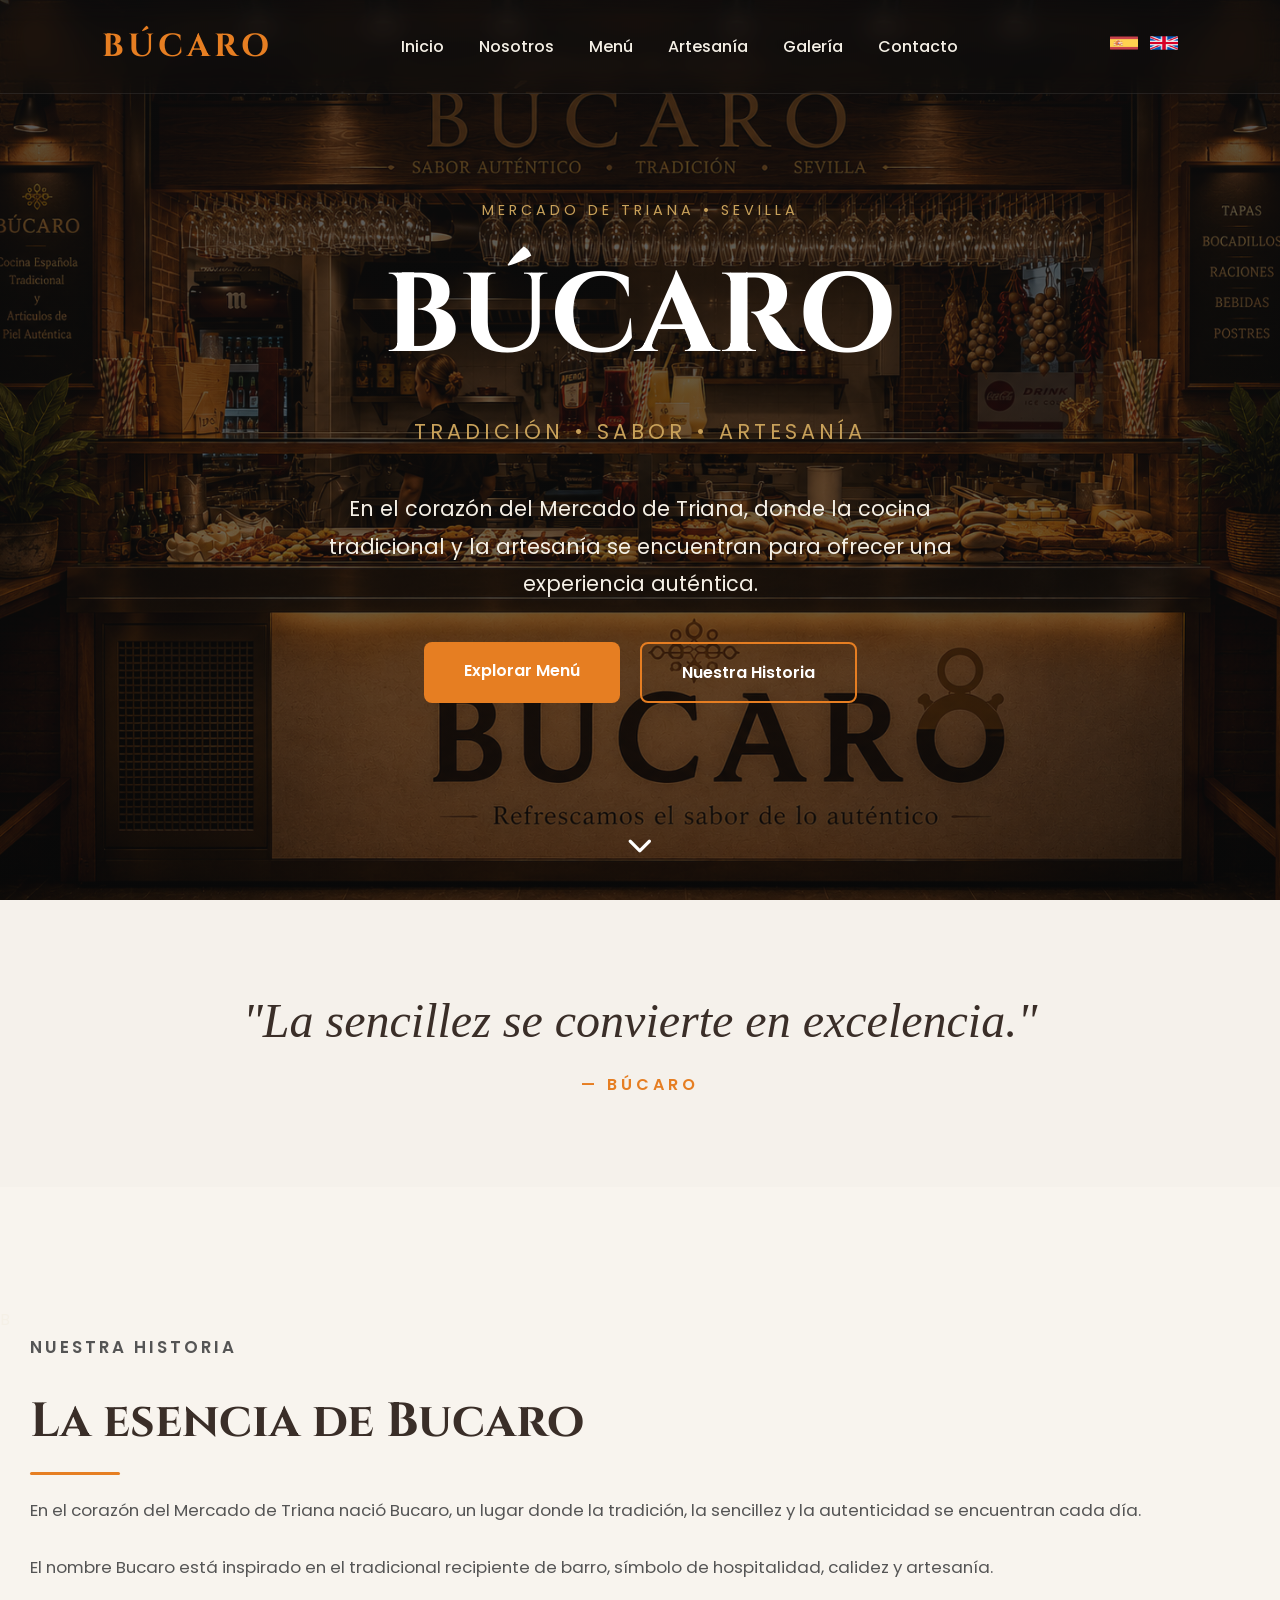
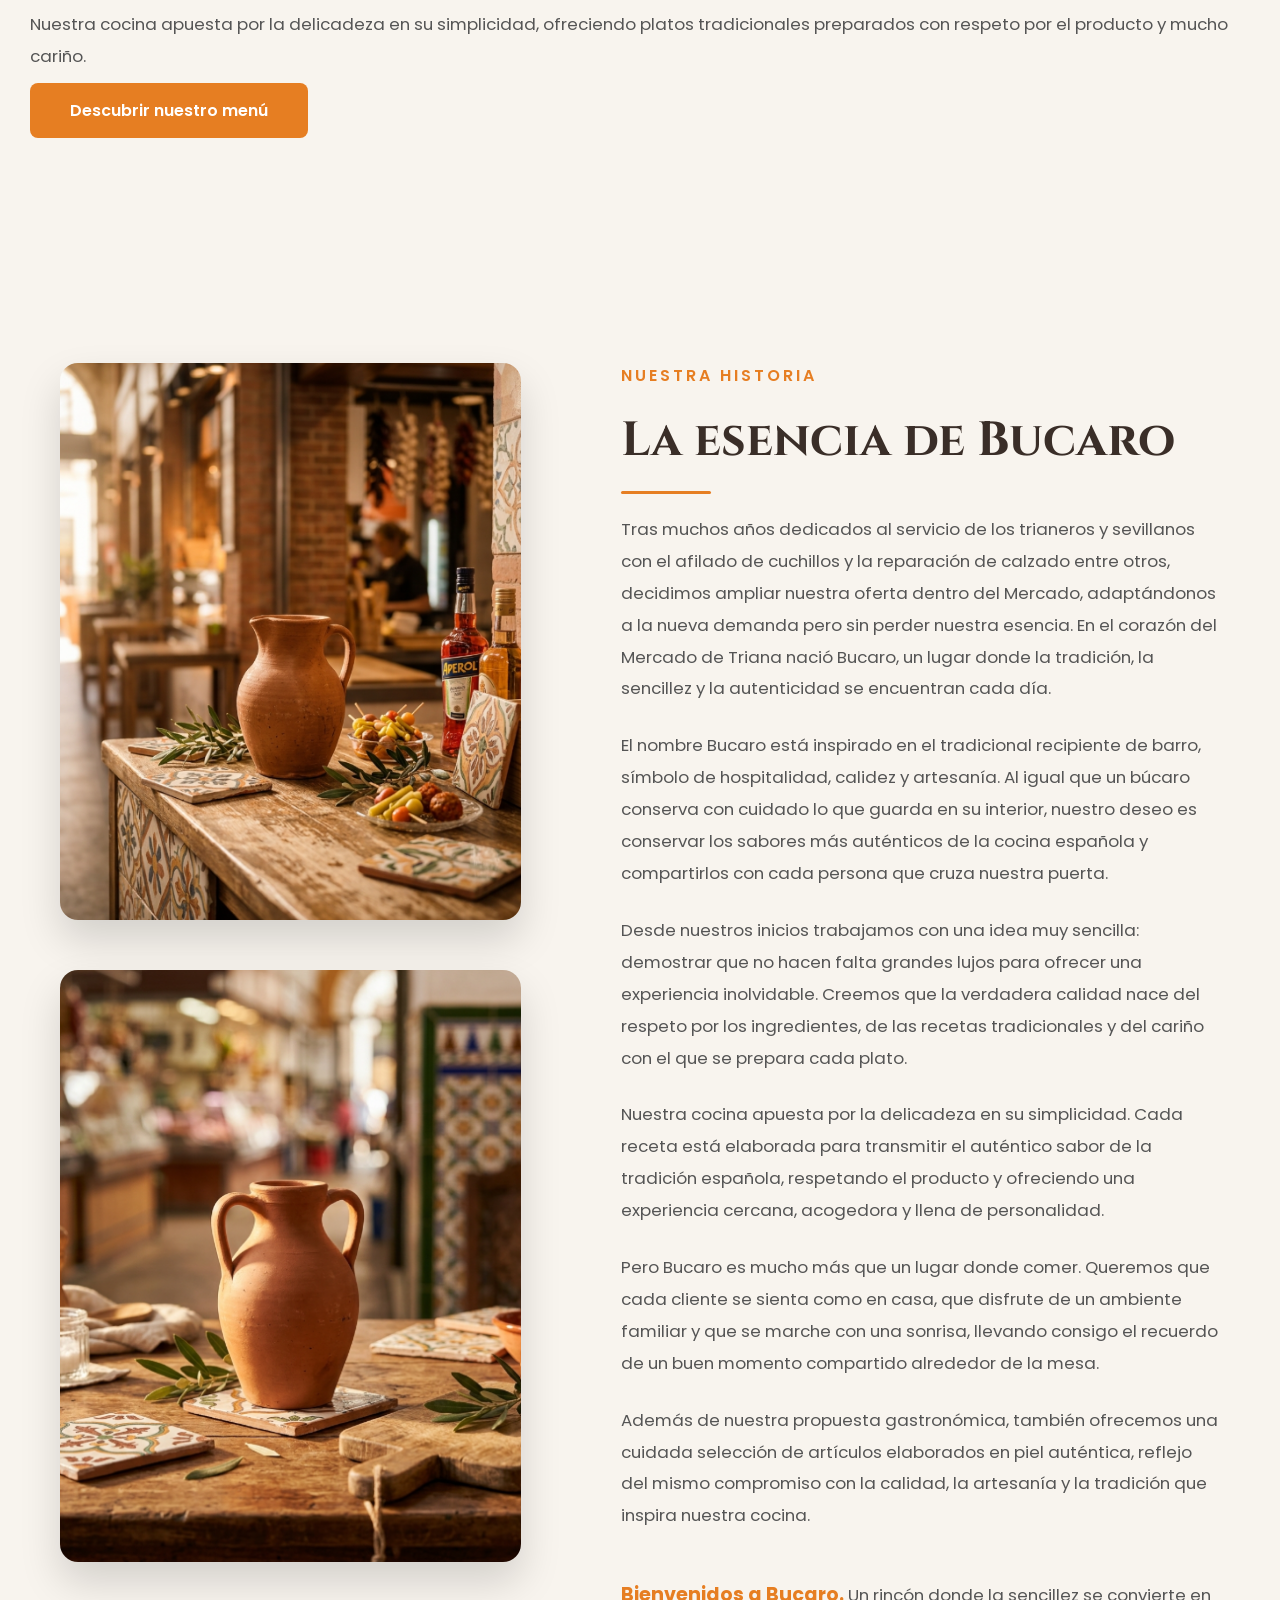
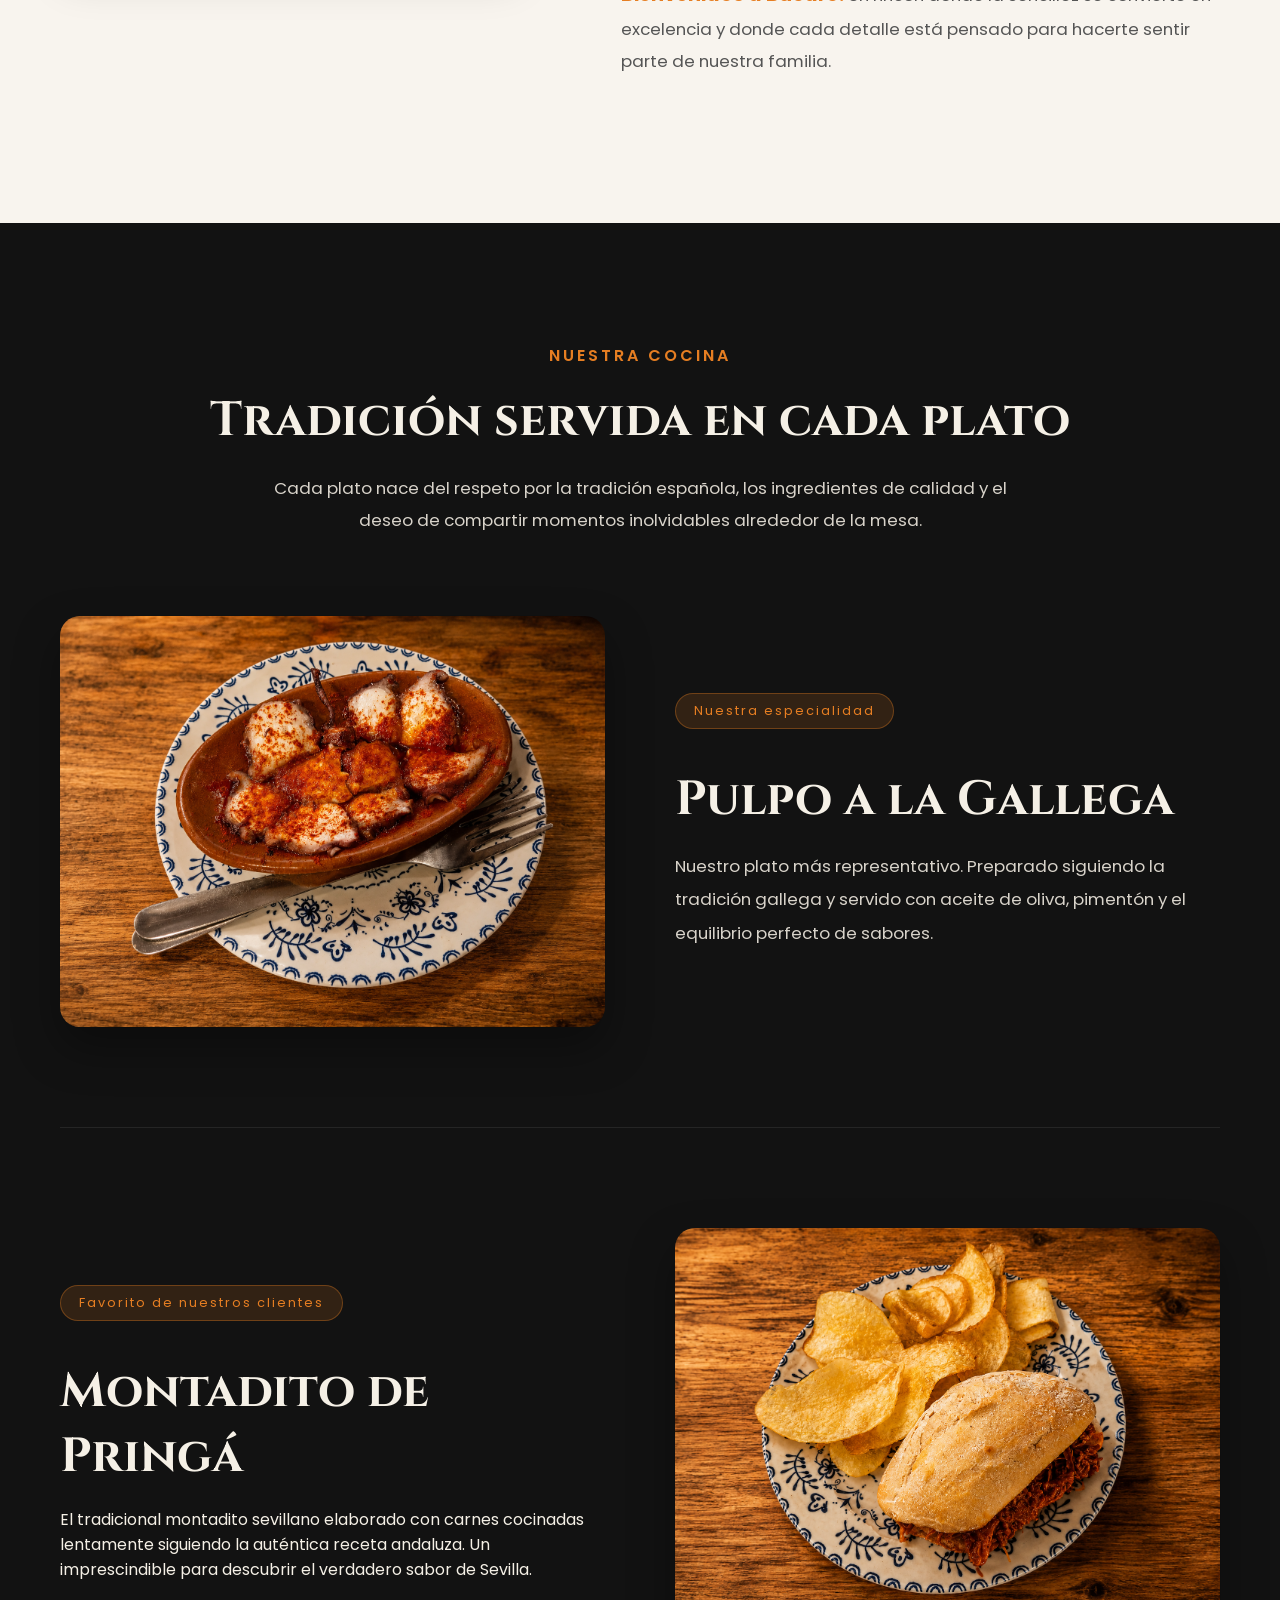
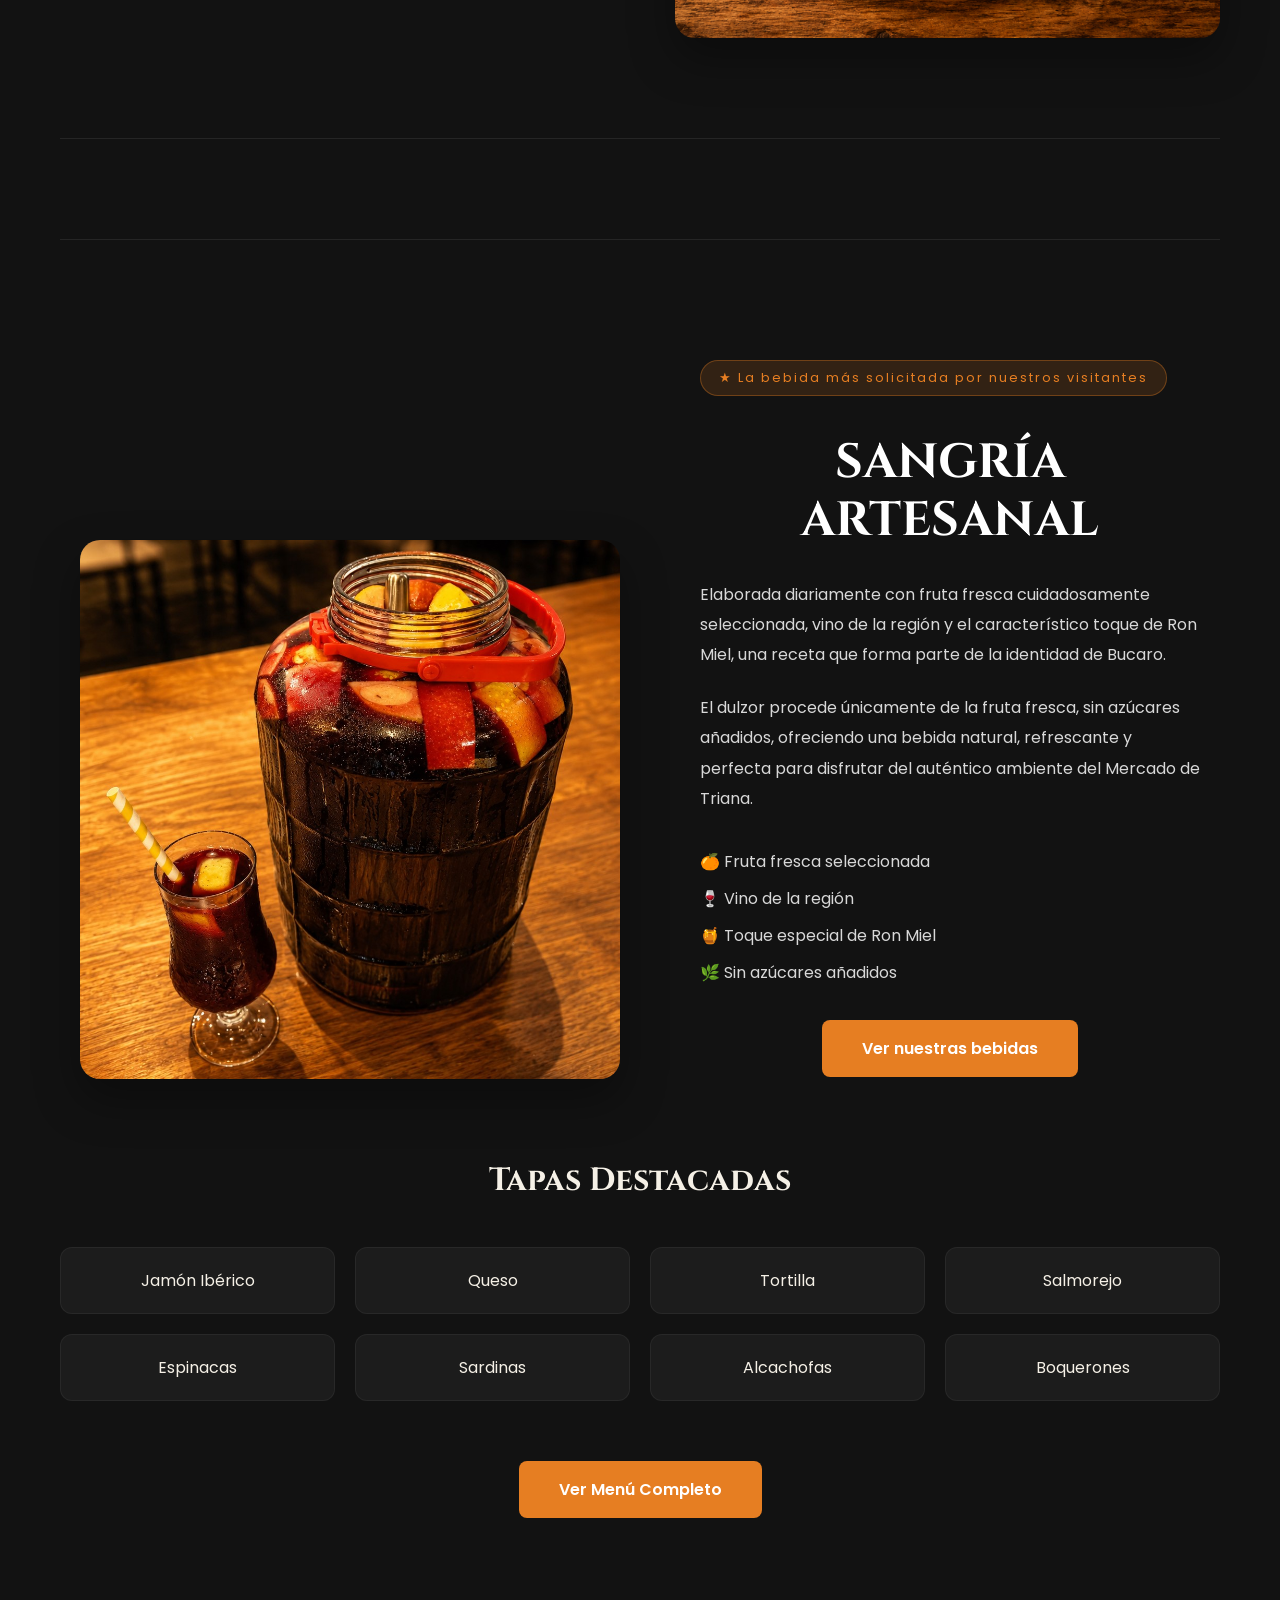
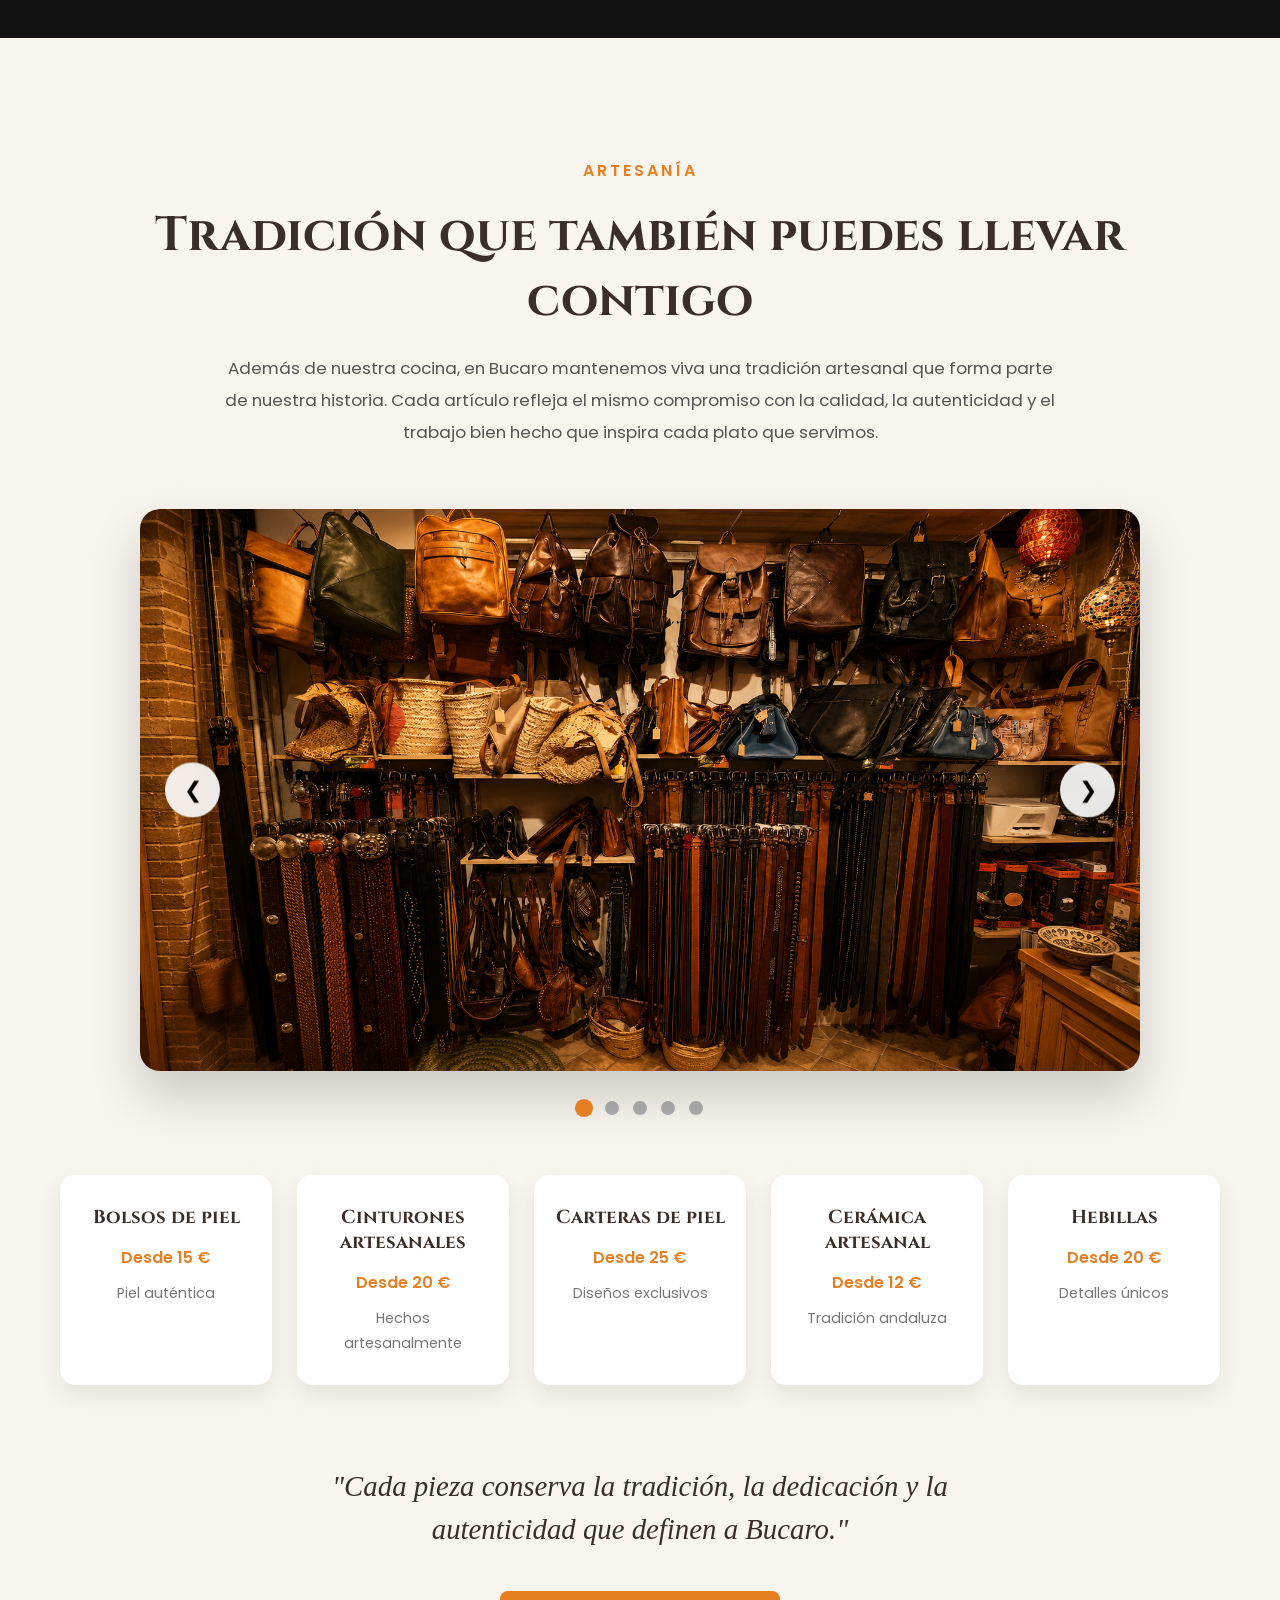
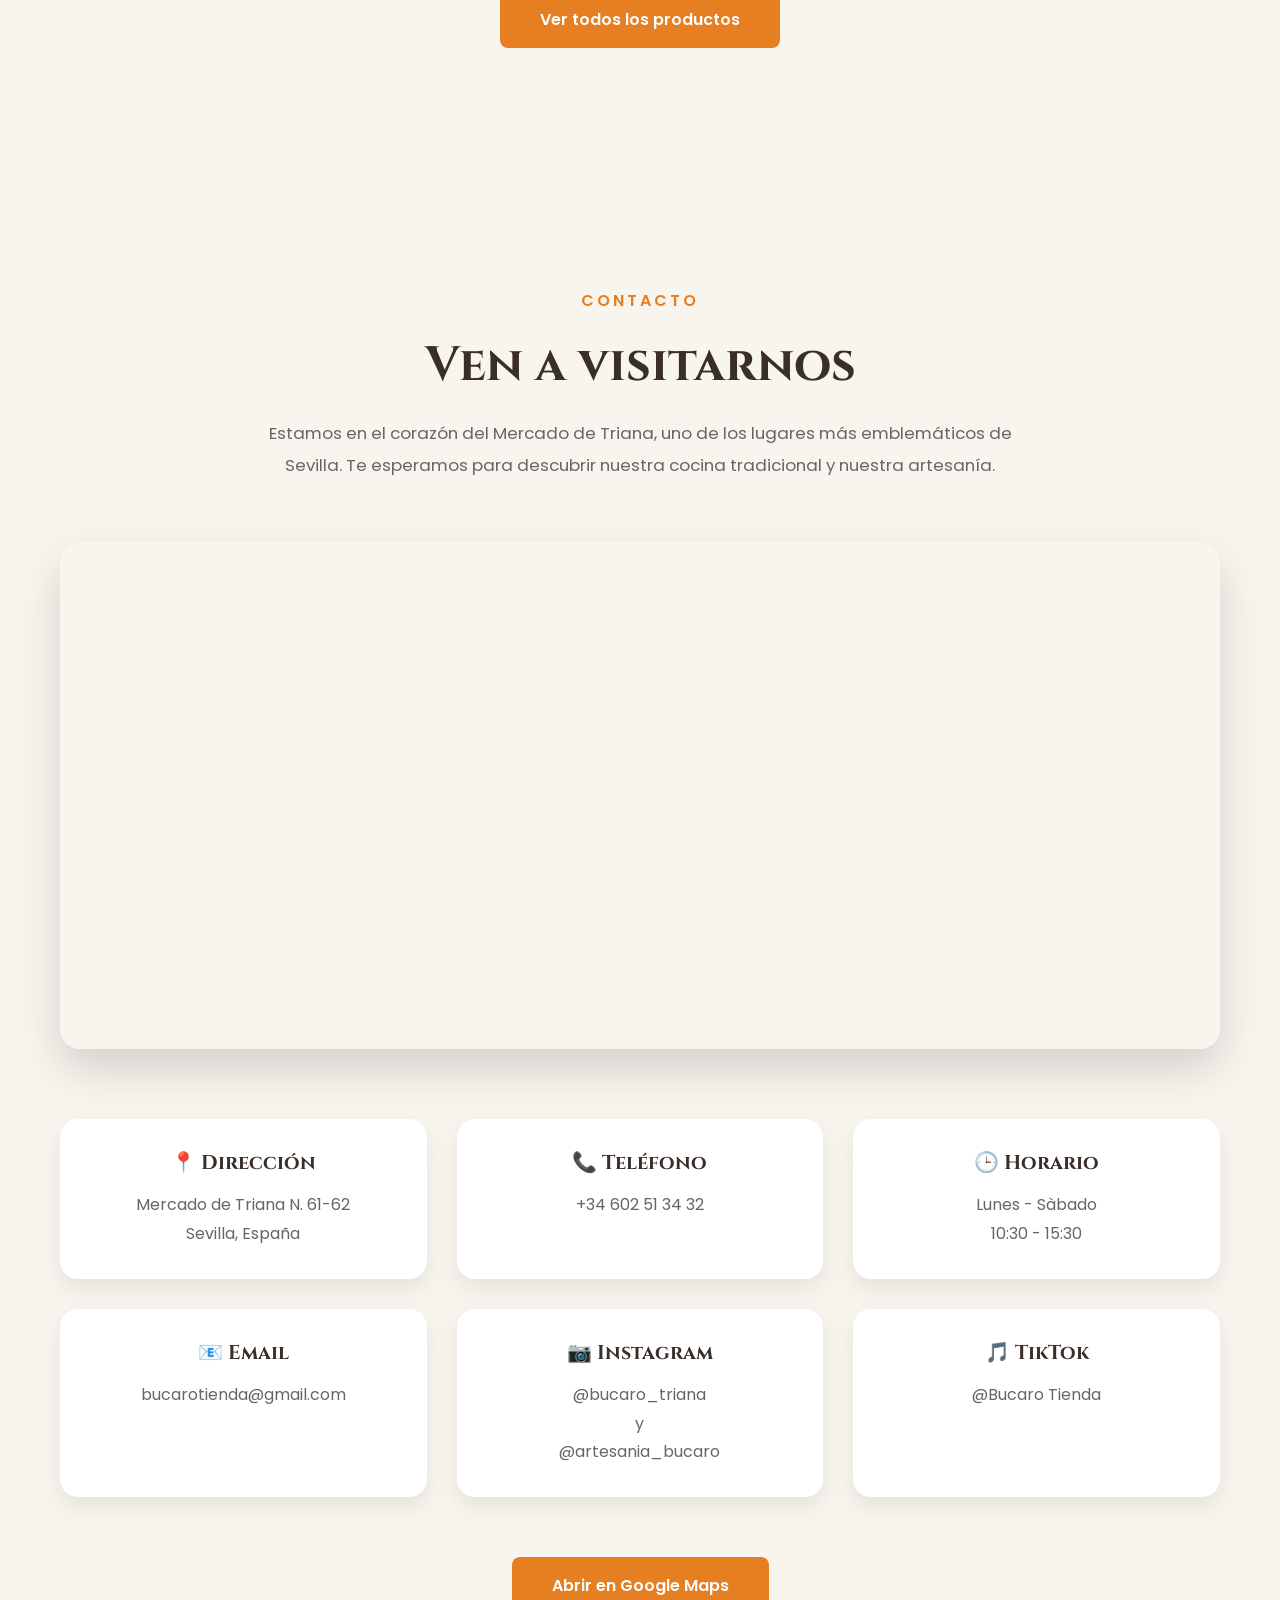
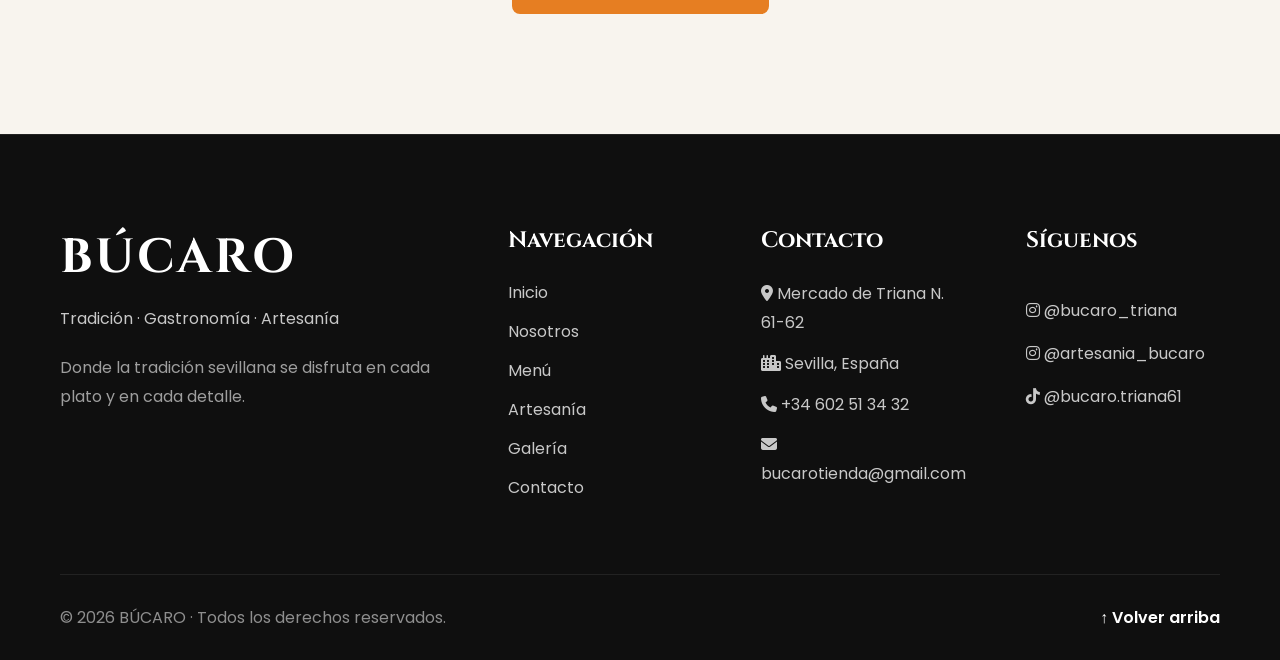
==== commit 38ac2d1a: "Improvements" ====
--- a/index.html
+++ b/index.html
@@ -105,7 +105,7 @@
 					<span>B</span>
 				</div>
 				<!-- Colonna destra -->
-				<div class="abo		ut-content">
+				<div class="about-content">
 					<p class="section-subtitle"> Nuestra Historia </p>
 					<h2> La esencia de Bucaro </h2>
 					<p> En el corazón del Mercado de Triana nació Bucaro, un lugar donde la tradición, la sencillez y la autenticidad se encuentran cada día. </p>
--- a/assets/css/responsive.css
+++ b/assets/css/responsive.css
@@ -1158,9 +1158,10 @@
 
     }
 
+    
     .gallery{
 
-        padding:80px 0;
+        padding:70px 0;
 
     }
 
@@ -1168,15 +1169,22 @@
 
         grid-template-columns:1fr;
 
-        gap:20px;
+        gap:18px;
+
+        padding:0 18px;
 
     }
 
     .gallery-grid img{
 
-        height:260px;
-
-    }
+        height:220px;
+
+        width:100%;
+
+        object-fit:cover;
+        
+    }
+
 
     .language-switch{
 
@@ -1401,4 +1409,46 @@
     
     }
 
+/*==========================
+      TEAM MOBILE
+==========================*/
+
+    .team{
+
+        padding:80px 0;
+
+    }
+
+    .team h2{
+
+        font-size:2.2rem;
+
+    }
+
+    .team-intro{
+
+        padding:0 15px;
+
+    }
+
+    .team-grid{
+
+        grid-template-columns:1fr 1fr;
+
+        gap:20px;
+
+    }
+
+    .team-card img{
+
+        height:240px;
+
+    }
+
+    .team-card h3{
+
+        font-size:1.2rem;
+
+    }
+
 }
